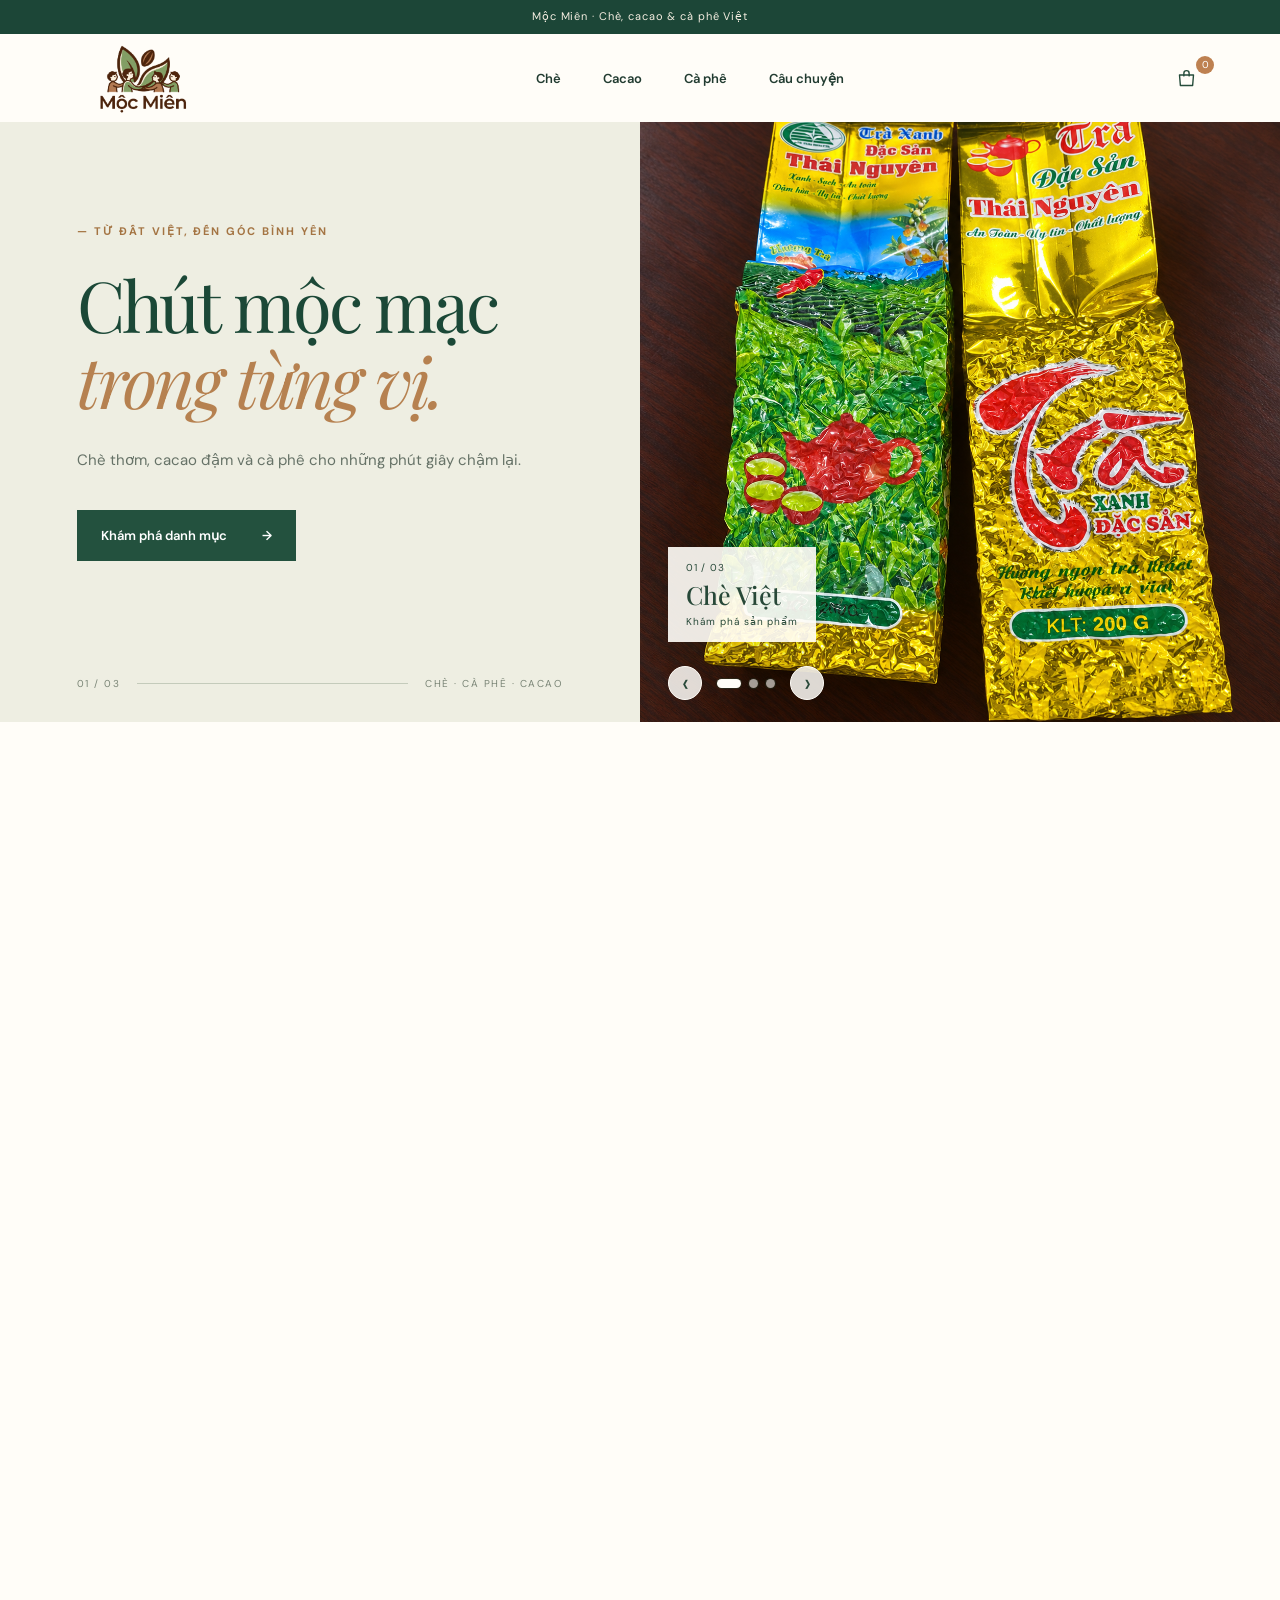
==== index.html @ 5e520d6f "chore: refresh cleaned header and footer on index.html" ====
﻿<!doctype html>
<html lang="vi"><head><meta charset="utf-8"><meta name="viewport" content="width=device-width, initial-scale=1"><meta name="theme-color" content="#1d4434"><meta name="description" content="Khám phá chè, cacao Đắk Lắk và cà phê Gia Lai tại Mộc Miên. Xem sản phẩm và giá theo khối lượng."><title>Mộc Miên — Chè, Cacao &amp; Cà phê</title><link rel="icon" href="./moc-mien-logo.png" type="image/png"><link rel="preconnect" href="https://fonts.googleapis.com"><link rel="preconnect" href="https://fonts.gstatic.com" crossorigin><link href="https://fonts.googleapis.com/css2?family=DM+Sans:wght@400;500;600;700&family=Playfair+Display:ital,wght@0,400;0,500;0,600;1,400;1,500&display=swap" rel="stylesheet"><link rel="preload" as="image" href="./products/che-thai-nguyen-photo-demo.png" fetchpriority="high"><link rel="stylesheet" href="./style.css?v=ui-2"><link rel="stylesheet" href="./catalog.css?v=ui-2"><script src="./config.js?v=2" defer></script><script src="./checkout.js?v=3" defer></script><script src="./script.js?v=ui-2" defer></script></head><body data-page="home"><div id="app"></div></body></html>
---- style.css ----
:root{font-family:'DM Sans',Arial,sans-serif;color:#213b30;background:#f9f7f0}*{box-sizing:border-box}html{scroll-behavior:smooth}body{margin:0}button,a{cursor:pointer}a{text-decoration:none;color:inherit}button{font:inherit}.announcement{height:34px;background:#1c4637;color:#f5eee1;text-align:center;font-size:11px;letter-spacing:.08em;padding:9px 10px}.announcement span{margin:0 20px;color:#d4ad6c}.header{height:88px;padding:0 max(6vw,24px);display:flex;align-items:center;justify-content:space-between;background:#fffdf8;position:relative;z-index:5}.brand{display:inline-flex;align-items:center;gap:10px;font-family:'Playfair Display',serif;font-size:29px;font-weight:600;letter-spacing:-.05em}.brand-mark{width:38px;height:38px;border:1px solid #2d5b43;border-radius:50%;display:grid;place-items:center}.brand-dot{color:#c1864b}.nav{display:flex;gap:42px;font-size:13px;font-weight:600}.nav a:hover,.text-link:hover{color:#a9753f}.icon-button{background:none;border:0;color:#254c3b;display:grid;place-items:center}.cart-trigger{position:relative}.cart-count{position:absolute;top:-11px;right:-11px;background:#be8151;color:white;border-radius:50%;font-size:10px;width:18px;height:18px;display:grid;place-items:center}.mobile-menu{display:none}.hero{display:grid;grid-template-columns:1fr 1fr;min-height:600px;background:#eeeee2}.hero-copy{padding:clamp(70px,8vw,125px) 6vw 32px max(6vw,32px);display:flex;flex-direction:column;align-items:flex-start}.eyebrow{font-size:11px;font-weight:700;letter-spacing:.18em;color:#a47443}.hero h1,.section-heading h2,.story h2{font-family:'Playfair Display',serif;font-weight:400;letter-spacing:-.045em}.hero h1{font-size:clamp(54px,5.5vw,88px);line-height:1.08;margin:28px 0;color:#1b4837}.hero h1 em,.section-heading h2 em,.story h2 em{color:#b68150;font-weight:400}.hero-copy>p{max-width:455px;font-size:15px;line-height:1.9;color:#667267;margin:0 0 35px}.primary-link{display:flex;align-items:center;gap:35px;background:#23513e;color:white;padding:17px 24px;font-size:13px;font-weight:600}.primary-link:hover{background:#17392c}.hero-foot{display:flex;align-items:center;gap:17px;margin-top:auto;padding-top:60px;width:100%;font-size:10px;letter-spacing:.15em;color:#7a8576}.hero-foot div{height:1px;flex:1;background:#c4cbbb}.hero-art{position:relative;overflow:hidden;background:#d9dfc5;display:grid;place-items:center}.hero-art:before{content:'';position:absolute;width:60%;height:74%;border-radius:50%;background:#c4d0ac}.hero-art img{position:relative;width:min(54%,390px);height:520px;object-fit:contain;transform:rotate(-6deg);filter:drop-shadow(22px 28px 20px #49634455)}.hero-orbit{position:absolute;border:1px solid #94ab86;border-radius:50%}.orbit-one{width:650px;height:650px;top:-130px;right:-200px}.orbit-two{width:430px;height:430px;bottom:-220px;left:-200px}.hero-art-label{position:absolute;top:75px;right:50px;font-size:11px;letter-spacing:.22em;line-height:1.5;color:#40624d}.floating-note{position:absolute;bottom:55px;left:40px;background:#fffdf2;padding:16px 23px;font-family:'Playfair Display',serif;font-style:italic;font-size:16px;box-shadow:0 15px 30px #35503a25}.promise{display:grid;grid-template-columns:repeat(3,1fr);padding:36px max(6vw,24px);background:#fffdf8;border-bottom:1px solid #e8e9df}.promise>div{display:grid;grid-template-columns:47px 1fr;grid-template-rows:20px 20px;align-items:center;padding:0 20%;border-right:1px solid #e3e5da}.promise>div:last-child{border:0}.promise div>span{grid-row:span 2;font-size:29px;color:#a87542}.promise strong{font-size:13px}.promise small{font-size:11px;color:#8b948b}.collection{padding:100px max(6vw,24px) 88px;background:#fffdf8}.section-heading{display:flex;align-items:end;justify-content:space-between;margin-bottom:36px}.section-heading h2,.story h2{font-size:clamp(42px,4vw,60px);line-height:1.15;margin:14px 0 0}.section-heading p{max-width:240px;color:#869084;font-size:13px;line-height:1.7}.product-grid{display:grid;grid-template-columns:repeat(4,1fr);gap:20px}.product-image{height:clamp(230px,27vw,365px);position:relative;display:grid;place-items:center;overflow:hidden}.tone-0{background:#e9ecdf}.tone-1{background:#f0e8d6}.tone-2{background:#eee3d6}.tone-3{background:#e4e6d8}.product-image img{height:90%;width:80%;object-fit:contain;transition:transform .25s}.product:hover img{transform:scale(1.04)}.product-image button{position:absolute;right:15px;bottom:15px;background:#fffdf8;border:0;border-radius:50%;height:38px;width:38px;color:#2a543d;font-size:25px;line-height:1}.product-meta{display:flex;justify-content:space-between;font-size:9px;letter-spacing:.14em;color:#ae8a66;margin-top:22px}.product h3{font-family:'Playfair Display',serif;font-size:22px;font-weight:500;margin:9px 0}.product-bottom{display:flex;justify-content:space-between;gap:5px;font-size:12px;color:#829083}.product-bottom strong{color:#2b4c39;font-size:14px}.sample-note{font-size:11px;color:#93998e;margin:35px 0 0}.story{display:grid;grid-template-columns:1fr 1fr;min-height:480px;background:#e8e8d8}.story-art{position:relative;overflow:hidden;background:#c3cfb3;min-height:480px}.story-sun{position:absolute;width:280px;height:280px;border-radius:50%;background:#e9d9a7;top:60px;left:35%}.story-hill{position:absolute;width:110%;height:320px;border-radius:50% 50% 0 0}.hill-one{background:#8fa786;bottom:-170px;left:-25%;transform:rotate(-12deg)}.hill-two{background:#627e65;bottom:-190px;right:-25%;transform:rotate(12deg)}.story-word{position:absolute;top:47%;left:50%;transform:translate(-50%,-50%);font-family:'Playfair Display',serif;font-size:clamp(70px,9vw,150px);color:#fff8e8;white-space:nowrap;opacity:.9}.story-copy{padding:90px 9vw 75px 7vw}.story-copy p{font-size:15px;line-height:1.9;color:#667366;max-width:470px;margin:28px 0}.text-link{display:inline-flex;align-items:center;gap:22px;border-bottom:1px solid #214c39;padding-bottom:8px;font-size:13px;font-weight:600}footer{background:#1d4434;color:#f2eee2;padding:64px max(6vw,24px) 24px;display:grid;grid-template-columns:minmax(0,2fr) minmax(180px,1fr);gap:48px}footer>div{display:flex;flex-direction:column;align-items:flex-start;gap:12px}footer .brand{font-size:28px}footer .brand-mark{border-color:#d9e0ce}footer p,footer span,footer a:not(.brand){font-size:13px;color:#bccdbd}footer strong{font-size:12px;letter-spacing:.12em;text-transform:uppercase;margin-bottom:8px}footer small{grid-column:1/-1;border-top:1px solid #55715d;padding-top:22px;margin-top:30px;font-size:11px;color:#a5b7a6}.drawer-overlay{position:fixed;inset:0;background:#142c22aa;z-index:20;display:flex;justify-content:flex-end}.drawer{width:min(430px,100%);height:100%;background:#fffdf8;padding:30px;display:flex;flex-direction:column}.drawer-head{display:flex;justify-content:space-between;align-items:center;border-bottom:1px solid #e2e6dc;padding-bottom:20px}.drawer h2{font-family:'Playfair Display',serif;font-size:28px;font-weight:500;margin:0}.drawer h2 span{font:13px 'DM Sans',sans-serif;color:#899487}.cart-items{overflow:auto;flex:1}.cart-item{display:flex;gap:15px;padding:20px 0;border-bottom:1px solid #e3e7de}.cart-item img{width:77px;height:85px;object-fit:contain;background:#e9ecdf}.cart-item div{display:flex;flex-direction:column;gap:8px}.cart-item strong{font-size:14px}.cart-item span{font-size:13px}.cart-item button{align-self:flex-start;border:0;background:none;padding:0;text-decoration:underline;color:#9c6e49;font-size:12px}.cart-total{display:flex;justify-content:space-between;border-top:1px solid #d9dfd3;padding:20px 0}.cart-disclaimer,.empty-cart{font-size:13px;line-height:1.6;color:#7b887b}.empty-cart{margin-top:40px}
@media(max-width:900px){.promise>div{padding:0 8%}.product-grid{grid-template-columns:repeat(2,1fr)}.product-image{height:330px}.hero-art img{height:440px}.story-copy{padding:70px 6vw}}
@media(max-width:650px){.announcement{font-size:9px}.announcement span{margin:0 5px}.header{height:70px}.brand{font-size:25px}.mobile-menu{display:grid}.nav{display:none;position:absolute;top:70px;left:0;right:0;background:#fffdf8;padding:25px;box-shadow:0 12px 22px #1c453620;flex-direction:column;gap:20px}.nav-open{display:flex}.hero{grid-template-columns:1fr}.hero-copy{padding:65px 7vw 20px;min-height:460px}.hero h1{font-size:57px}.hero-art{height:380px}.hero-art img{height:380px}.hero-art-label{top:30px;right:22px}.floating-note{bottom:20px;left:20px}.promise{padding:24px 5vw;grid-template-columns:1fr;gap:18px}.promise>div{padding:0;border:0}.collection{padding:70px 5vw}.section-heading{display:block}.section-heading p{max-width:100%}.product-grid{gap:15px}.product-image{height:235px}.product h3{font-size:18px}.product-bottom{display:block}.product-bottom strong{display:block;margin-top:7px}.story{grid-template-columns:1fr}.story-art{min-height:330px}.story-copy{padding:60px 7vw}footer{grid-template-columns:1fr;gap:28px}footer>div:first-child{grid-column:auto}}

[hidden]{display:none!important}


.brand-logo{display:block;width:auto;height:72px;max-width:160px;object-fit:contain}footer .brand-logo{height:90px;max-width:180px}@media(max-width:650px){.brand-logo{height:56px;max-width:120px}footer .brand-logo{height:80px;max-width:160px}}

footer .brand{background:#f9f7f0;padding:7px 14px;border-radius:3px}.story-word{font-size:clamp(55px,7vw,115px)}


/* Story carousel + image-loading performance */
.collection-landing,.story-shell{content-visibility:auto;contain-intrinsic-size:780px}
.hero-slide img[data-src],.story-media img[data-src]{opacity:0}
.hero-slide img,.story-media img{transition:opacity .28s ease,transform .3s ease}

.story-shell{padding:92px max(6vw,24px) 74px;background:#f5f1e7}
.story-heading{display:flex;align-items:end;justify-content:space-between;gap:40px;margin-bottom:34px}
.story-heading h2{font-family:'Playfair Display',serif;font-size:clamp(42px,4vw,60px);font-weight:400;letter-spacing:-.045em;line-height:1.15;margin:14px 0 0}
.story-heading h2 em{font-weight:400;color:#b68150}
.story-heading>p{max-width:420px;margin:0;color:#6f796e;font-size:13px;line-height:1.75}
.story-slider{position:relative;overflow:hidden;background:#fffdf8;border:1px solid #dedfd5;min-height:560px}
.story-panel{display:none;grid-template-columns:minmax(0,1.02fr) minmax(420px,.98fr);min-height:560px}
.story-panel.is-active{display:grid}
.story-media{position:relative;min-height:560px;overflow:hidden;background:#dfe5d6}
.story-media:after{content:'';position:absolute;inset:0;background:linear-gradient(180deg,transparent 58%,#17382a88)}
.story-media img{ position: relative;
  position: absolute;
  inset: 0;
  width: 100%;
  height: 100%;
  object-fit: cover;
  object-position: center;}
.story-number{position:absolute;z-index:2;left:24px;bottom:24px;padding:9px 12px;background:#fffdf8e8;color:#274838;font-size:10px;font-weight:700;letter-spacing:.12em}
.story-panel .story-copy{padding:64px clamp(38px,5vw,76px) 86px;display:flex;flex-direction:column;justify-content:flex-start;max-height: 700px;overflow-y: auto;min-height: 0;}
.story-panel .story-copy h2{font-family:'Playfair Display',serif;font-size:clamp(39px,3.7vw,57px);font-weight:400;letter-spacing:-.045em;line-height:1.12;margin:16px 0 20px}
.story-panel .story-copy h2 em{font-weight:400;color:#b68150}
.story-panel .story-copy>p{max-width:590px;margin:0 0 24px;color:#667366;font-size:14px;line-height:1.85}
.story-benefits{list-style:none;margin:0 0 28px;padding:0;display:grid;grid-template-columns:repeat(3,minmax(0,1fr));gap:10px}
.story-benefits li{min-width:0;padding:14px 13px;background:#f1f2e8;border-top:2px solid #829478}
.story-benefits strong{display:block;color:#254c3b;font-size:11px;line-height:1.35;margin-bottom:6px}
.story-benefits span{display:block;color:#798476;font-size:10px;line-height:1.55}
.story-controls{position:absolute;z-index:4;right:28px;bottom:24px;display:flex;align-items:center;gap:11px}
.story-arrow{width:34px;height:34px;border:1px solid #bfc9bb;border-radius:50%;background:#fffdf8;color:#274838;font-size:24px;line-height:1;display:grid;place-items:center}
.story-arrow:hover,.story-arrow:focus-visible{background:#e8eee7}
.story-dots{display:flex;align-items:center;gap:7px}
.story-dot{width:8px;height:8px;padding:0;border:0;border-radius:50%;background:#a7b1a4}
.story-dot.is-active{width:24px;border-radius:8px;background:#27503d}
.story-dot:focus-visible,.story-arrow:focus-visible{outline:3px solid #b68150;outline-offset:3px}
.story-health-note{margin:14px 0 0;color:#8b9186;font-size:10px;line-height:1.5}
@media(max-width:1050px){
  .story-panel{grid-template-columns:1fr 1fr}
  .story-benefits{grid-template-columns:1fr}
  .story-panel .story-copy{padding:48px 38px 84px}
}
@media(max-width:760px){
  .story-shell{padding:68px 5vw 54px}
  .story-heading{display:block}
  .story-heading>p{max-width:none;margin-top:16px}
  .story-slider,.story-panel{min-height:0}
  .story-panel.is-active{grid-template-columns:1fr}
  .story-media{min-height:310px}
  .story-panel .story-copy{padding:40px 6vw 82px}
  .story-panel .story-copy h2{font-size:40px}
  .story-benefits{gap:8px}
  .story-controls{right:18px;bottom:18px}
}
@media(prefers-reduced-motion:reduce){
  .hero-slide img,.story-media img{transition:none}
}
---- catalog.css ----
.nav a[aria-current="page"]{color:#a9753f;border-bottom:1px solid currentColor;padding-bottom:5px}
.hero-art{min-height:600px;background:#d9dfc5;display:block}
.hero-art::before{display:none}
.hero-slides,.hero-slide{position:absolute;inset:0}
.hero-slide{opacity:0;visibility:hidden;pointer-events:none;transition:opacity .65s ease,visibility .65s ease}
.hero-slide.is-active{opacity:1;visibility:visible;pointer-events:auto}
.hero-art .hero-slide img{display:block;width:100%;height:100%;object-fit:cover;transform:none;filter:none}
.hero-art .cacao-hero-pair{display:grid;grid-template-columns:1fr 1fr;width:100%;height:100%}
.hero-art .cacao-hero-pair img{width:100%;height:100%;object-fit:cover}
.hero-slide-caption{position:absolute;left:28px;bottom:80px;z-index:2;display:flex;flex-direction:column;gap:4px;padding:14px 18px;background:#fffdf8e8;color:#274838;box-shadow:0 8px 28px #1e392720;pointer-events:none}
.hero-slide-caption span{font-size:10px;letter-spacing:.08em}
.hero-slide-caption strong{font-family:'Playfair Display',serif;font-size:25px;font-weight:500}
.hero-slide-controls{position:absolute;left:28px;right:28px;bottom:22px;z-index:2;display:flex;align-items:center;gap:15px}
.hero-arrow{width:34px;height:34px;border:1px solid #fffdf8;background:#fffdf8d9;color:#274838;border-radius:50%;font-size:26px;line-height:1;display:grid;place-items:center}
.hero-arrow:hover,.hero-arrow:focus-visible{background:#fffdf8}
.hero-dots{display:flex;align-items:center;gap:8px}
.hero-dot{width:9px;height:9px;padding:0;border:0;border-radius:50%;background:#fffdf899;box-shadow:0 0 0 1px #29463255}
.hero-dot.is-active{width:24px;border-radius:8px;background:#fffdf8}
.hero-dot:focus-visible,.hero-arrow:focus-visible,.hero-slide:focus-visible{outline:3px solid #b68150;outline-offset:3px}
@media(max-width:650px){.hero-art{min-height:380px}.hero-slide-caption{left:16px;bottom:72px;padding:10px 13px}.hero-slide-caption strong{font-size:21px}.hero-slide-controls{left:16px;right:16px;bottom:18px}}
@media(prefers-reduced-motion:reduce){.hero-slide{transition:none}}
.collection-landing{padding-top:90px}
.category-grid{display:grid;grid-template-columns:repeat(3,minmax(0,1fr));gap:20px}
.category-tile{display:block;min-width:0;background:#ecede1;transition:transform .25s ease}
.category-tile:hover{transform:translateY(-4px)}
.cacao-tile{background:#eae0d2}
.cacao-region-pair{height:390px;display:grid;grid-template-columns:1fr 1fr;overflow:hidden}
.cacao-region-pair a{position:relative;min-width:0;overflow:hidden;background:#eae0d2}
.cacao-region-pair a+a{border-left:3px solid #fffdf8}
.cacao-region-pair img{width:100%;height:100%;object-fit:cover;transition:transform .3s ease}
.cacao-region-pair span{position:absolute;left:8px;right:8px;bottom:12px;padding:8px 4px;background:#fffdf8e8;color:#294a38;text-align:center;font-size:11px;font-weight:700;letter-spacing:.08em}
.cacao-region-pair a:hover img{transform:scale(1.04)}
.cacao-region-pair a:focus-visible,.category-more:focus-visible{outline:3px solid #b68150;outline-offset:-3px}
.cacao-tile .category-copy h3 a:hover,.category-more:hover{color:#a9753f}
.category-more{position:absolute;right:28px;bottom:29px;font-size:23px}
.coffee-tile{background:#e7dfd2}
.category-art{height:390px;display:grid;place-items:center;overflow:hidden}
.category-art img{width:min(70%,360px);height:95%;object-fit:contain;transition:transform .3s ease}
.category-art img[src$="-photo-demo.png"]{width:100%;height:100%;object-fit:cover}
.story-art{background:#48613d url('./products/coffee-cherries-story-demo.png') center/cover no-repeat}
.story-art .story-sun,.story-art .story-hill{display:none}
.story-art .story-word{text-shadow:0 2px 20px #1f3827aa}
.category-tile:hover img{transform:scale(1.04)}
.category-copy{position:relative;background:#f9f7f0;padding:25px 28px 30px;border:1px solid #e7e6dc;border-top:0}
.category-copy>span,.catalog-meta,.catalog-tools,.catalog-index{font-size:11px;letter-spacing:.12em;text-transform:uppercase;color:#8a907f}
.category-copy h3{font-family:'Playfair Display',serif;font-size:48px;font-weight:400;margin:8px 0}
.category-copy p{margin:0;color:#68766a;font-size:14px}
.category-copy b{position:absolute;right:28px;bottom:29px;font-size:23px;font-weight:400}
.catalog-hero {
  min-height: 290px;
  padding: 70px max(6vw, 24px) 48px;
  display: flex;
  align-items: end;
  justify-content: space-between;
  background-size: cover;
  background-position: center;
  background-repeat: no-repeat;
}

.catalog-hero:not(.cacao-heading):not(.coffee-heading) {
  background-image:
    linear-gradient(
      rgba(249, 247, 240, 0.6),
      rgba(249, 247, 240, 0.5)
    ),
    url("./products/anhdoiche.png");
}

.catalog-hero.cacao-heading {
  background-image:
    linear-gradient(
      rgba(249, 247, 240, 0.5),
      rgba(249, 247, 240, 0.5)
    ),
    url("./products/anhcacaocay.jpg");

  background-size: cover;
  background-position: center;
  background-repeat: no-repeat;
}

.catalog-hero.coffee-heading {
  background-image:
    linear-gradient(
      rgba(249, 247, 240, 0.6),
      rgba(249, 247, 240, 0.6)
    ),
    url("./products/anhcaphecay.jpg");

  background-size: cover;
  background-position: center;
  background-repeat: no-repeat;
}


.coffee-tone{background:#e9e0d3}
.catalog-hero h1{font-family:'Playfair Display',serif;font-size:clamp(72px,8vw,120px);font-weight:400;letter-spacing:-.055em;line-height:1;margin:20px 0 12px}
.catalog-hero p{max-width:620px;color:#6e796d;font-size:15px;line-height:1.7;margin:0}
.catalog-section{background:#fffdf8;padding:34px max(6vw,24px) 100px}
.catalog-tools{display:flex;justify-content:space-between;align-items:center;padding-bottom:26px;border-bottom:1px solid #e0e3da}
.catalog-tools nav{display:flex;gap:24px}
.catalog-tools a{padding-bottom:4px}
.catalog-tools a[aria-current="page"]{color:#234b3a;border-bottom:1px solid #234b3a}
.catalog-grid{display:grid;grid-template-columns:repeat(3,minmax(0,1fr));gap:22px;margin-top:30px}
.catalog-grid:has(> :only-child){grid-template-columns:minmax(0,440px)}
.catalog-image{height:clamp(300px,35vw,480px);display:grid;place-items:center;overflow:hidden}
.catalog-image img{width:100%;height:100%;object-fit: cover;object-position: center;display: block;transition:transform .3s ease}
.catalog-image img[src$="-photo-demo.png"]{width:100%;height:100%;object-fit:cover}
.catalog-card:hover img{transform:scale(1.04)}
.catalog-meta{display:flex;justify-content:space-between;gap:8px;margin-top:17px;font-size:10px}
.catalog-card h2{font-family:'Playfair Display',serif;font-size:26px;font-weight:500;letter-spacing:-.025em;margin:12px 0 6px}
.catalog-card p{font-size:13px;color:#6d776b;margin:0;display:flex;justify-content:space-between}
.breadcrumbs{display:flex;flex-wrap:wrap;gap:10px;padding:24px max(6vw,24px);background:#fffdf8;font-size:12px;color:#899085}
.breadcrumbs a:hover{color:#23513e}
.detail-layout{display:grid;grid-template-columns:minmax(0,1.12fr) minmax(360px,.88fr);background:#fffdf8;min-height:690px}
.detail-visual{background:#e9ecdf;display:grid;place-items:center;min-height:650px;overflow:hidden}
.detail-visual img{height:min(82%,700px);max-height:640px;width:75%;object-fit:contain}
.detail-visual img[src$="-photo-demo.png"]{width:100%;height:100%;max-height:none;object-fit:cover}
.detail-visual:has(.photo-disclosure){position:relative}
.photo-disclosure{position:absolute;left:20px;right:20px;bottom:20px;padding:10px 14px;background:#fffdf8e8;color:#34503d;font-size:11px;line-height:1.4;text-align:center}
.detail-info{padding:clamp(42px,5vw,76px) max(5vw,34px) 64px;max-width:700px;width:100%;margin:auto}
.detail-info h1{font-family:'Playfair Display',serif;font-weight:400;font-size:clamp(44px,4.3vw,66px);letter-spacing:-.045em;line-height:1.1;margin:18px 0 16px}
.detail-subtitle{font-size:14px;color:#6f7b6d;margin:0 0 35px}
.detail-price{font-size:16px;font-weight:600;margin:0 0 30px}
.detail-divider{height:1px;background:#dfe4da;margin-bottom:26px}
.variant-block{background:#f5f3ea;border:1px solid #e2e3d9;padding:22px 22px 20px;margin-bottom:14px}
.variant-heading{display:flex;align-items:flex-end;justify-content:space-between;gap:18px;margin-bottom:8px}
.variant-heading>div{display:grid;gap:5px}
.variant-heading strong{font-family:'Playfair Display',serif;font-size:22px;font-weight:500;color:#234b3a}
.variant-heading>span{flex:none;color:#6f7c70;font-size:12px;font-weight:600}
.variant-kicker{font-size:9px;font-weight:700;letter-spacing:.16em;color:#a47443}
.variant-help{margin:0 0 16px;color:#7a8579;font-size:11px;line-height:1.55}
.variant-options{display:grid;grid-template-columns:repeat(3,1fr);gap:10px;margin-bottom:0}
.variant-options button{position:relative;background:#fffdf8;border:1px solid #cbd4c8;color:#294a38;padding:15px 8px;min-height:74px;font-weight:700;font-size:15px;transition:background .18s ease,border-color .18s ease,transform .18s ease}
.variant-options button small{display:block;margin-top:5px;color:#7d8b7e;font-size:11px;font-weight:400}
.variant-options button:hover{border-color:#6f8978;transform:translateY(-1px)}
.variant-options button[aria-pressed="true"]{border-color:#214d39;background:#e7eee7;box-shadow:inset 0 0 0 1px #214d39}
.variant-options button[aria-pressed="true"]::after{content:'✓';position:absolute;top:7px;right:9px;font-size:11px;color:#214d39}
.variant-options button:focus-visible,.detail-add:focus-visible,.catalog-card a:focus-visible,.category-tile:focus-visible{outline:3px solid #b68150;outline-offset:3px}
.detail-add{background:#214d39;border:0;color:#fff;width:100%;min-height:58px;font-size:14px;font-weight:700;letter-spacing:.01em;transition:background .18s ease,transform .18s ease}
.detail-add:hover:not(:disabled){background:#17382a;transform:translateY(-1px)}
.detail-add:disabled{background:#9aa99e;color:#f5f7f3;cursor:not-allowed}
.detail-note{color:#859185;font-size:12px;line-height:1.6;margin:15px 0 30px}
.detail-facts{border-top:1px solid #dfe4da}
.detail-facts details{border-bottom:1px solid #dfe4da;padding:17px 0}
.detail-facts summary{cursor:pointer;font-size:13px;font-weight:600}
.detail-facts p{color:#718071;font-size:13px;line-height:1.7;margin:14px 0 0}
.detail-more{display:flex;justify-content:space-between;align-items:end;gap:20px;padding:75px max(6vw,24px);background:#eeeee2}
.detail-more h2{font-family:'Playfair Display',serif;font-size:42px;font-weight:400;margin:12px 0 0}
.missing-product{padding:100px max(6vw,24px);min-height:400px}
.missing-product h1{font-family:'Playfair Display',serif;font-size:46px;font-weight:400}
@media(max-width:900px){.nav{gap:22px}.category-grid{grid-template-columns:repeat(2,minmax(0,1fr))}.category-art{height:320px}.catalog-grid{grid-template-columns:repeat(2,minmax(0,1fr))}.detail-layout{grid-template-columns:1fr 1fr}.detail-visual{min-height:580px}.detail-info{padding:45px 5vw}}
@media(max-width:650px){.category-grid{grid-template-columns:1fr}.category-art,.cacao-region-pair{height:320px}.category-copy h3{font-size:39px}.catalog-hero{min-height:240px;padding:55px 5vw 35px}.catalog-hero h1{font-size:72px}.catalog-index{display:none}.catalog-section{padding:24px 5vw 70px}.catalog-tools,.catalog-tools nav{flex-wrap:wrap;gap:14px}.catalog-grid{grid-template-columns:1fr;gap:24px}.catalog-image{height:320px}.catalog-card h2{font-size:22px}.catalog-meta{font-size:9px}.catalog-meta span:last-child{display:none}.breadcrumbs{padding:18px 5vw}.detail-layout{grid-template-columns:1fr}.detail-visual{min-height:400px;height:420px}.detail-visual img{max-height:370px}.detail-info{padding:38px 5vw 58px}.detail-info h1{font-size:45px}.variant-block{padding:18px 14px}.variant-heading{align-items:flex-start}.variant-heading strong{font-size:20px}.variant-options{grid-template-columns:1fr}.variant-options button{min-height:62px;text-align:left;padding:13px 16px}.variant-options button small{display:inline;margin-left:8px}.detail-add{min-height:56px}.detail-more{display:block;padding:55px 6vw}.detail-more h2{font-size:35px;margin-bottom:25px}}
@media(max-width:390px){.catalog-grid{grid-template-columns:1fr}.catalog-image{height:320px}}
.drawer{width:min(500px,100%);overflow-y:auto}
.cart-items{flex:none;overflow:visible}
.cart-item{align-items:flex-start}
.cart-item img{width:72px;height:82px;flex:none;object-fit:cover}
.cart-item .cart-item-info{flex:1;min-width:0}
.cart-item .quantity-control{display:flex;flex-direction:row;align-items:center;gap:0;width:max-content;border:1px solid #cbd4c8}
.cart-item .quantity-control button{width:30px;height:30px;display:grid;place-items:center;color:#214d39;text-decoration:none;font-size:18px}
.cart-item .quantity-control span{min-width:26px;text-align:center}
.cart-item .remove-item{font-size:12px}
.cart-line-total{white-space:nowrap;font-size:13px}
.cart-checkout{border-top:1px solid #dfe4da;margin-top:12px;padding-top:20px}
.cart-summary{display:grid;grid-template-columns:minmax(0,1fr) auto;gap:10px 12px;align-items:center;font-size:14px;margin-bottom:24px}
.cart-summary strong{text-align:right}
.cart-checkout h3{font-family:'Playfair Display',serif;font-size:25px;font-weight:500;margin:0 0 16px}
.cart-checkout form{display:grid;gap:13px}
.cart-checkout label{display:grid;gap:7px;font-size:12px;font-weight:600;color:#34503d}
.cart-checkout input,.cart-checkout textarea,.cart-checkout select{width:100%;border:1px solid #cbd4c8;border-radius:0;background:#fff;color:#213b30;padding:11px 12px;font:14px 'DM Sans',Arial,sans-serif}
.cart-checkout textarea{resize:vertical}
.checkout-hint,.order-handoff p{font-size:12px;line-height:1.6;color:#68766a;margin:0}
.tea-order-notice{background:#f7f0e5;color:#5e492f;padding:14px 16px;margin:14px 0}
.tea-order-notice a{color:#214d39;font-weight:700;text-decoration:underline}
.order-submit,.zalo-checkout-link{display:block;width:100%;border:0;background:#214d39;color:#fff;padding:14px 18px;text-align:center;font-size:13px;font-weight:700}
.order-submit:hover,.zalo-checkout-link:hover{background:#17382a}
.checkout-status{min-height:20px;color:#214d39;font-size:12px;line-height:1.5;margin:0}
.order-handoff{display:grid;gap:12px;background:#edf1e9;padding:16px}
.order-handoff button{justify-self:start;border:1px solid #214d39;background:#fff;color:#214d39;padding:9px 14px;font-size:12px;font-weight:600}
.order-handoff textarea{font-size:12px;line-height:1.6}
.sample-note a{text-decoration:underline;text-underline-offset:3px;color:#214d39}


/* Checkout / payment UI */
.payment-methods{border:0;padding:0;margin:2px 0 0;display:grid;gap:9px}
.payment-methods legend{font-size:12px;font-weight:700;color:#34503d;margin-bottom:4px}
.payment-option{display:flex!important;grid-template-columns:none!important;align-items:flex-start;gap:11px!important;border:1px solid #cbd4c8;padding:12px 13px;background:#fff;cursor:pointer}
.payment-option:has(input:checked){border-color:#214d39;background:#edf1e9}
.payment-option input{width:auto!important;margin:3px 0 0;accent-color:#214d39}
.payment-option span{display:grid;gap:3px}
.payment-option strong{font-size:13px;color:#213b30}
.payment-option small{font-size:11px;line-height:1.45;color:#6f7b6d;font-weight:400}
.payment-help{margin:0;padding:10px 12px;background:#f6f3e9;border-left:3px solid #a9753f;color:#68766a;font-size:11px;line-height:1.55}
.order-submit:disabled{opacity:.62;cursor:wait}
.order-result{display:grid;gap:5px;padding:12px 13px;background:#fffdf8;border:1px solid #cad4c8}
.order-result:empty{display:none}
.order-result strong{font-size:13px;color:#214d39}
.order-result span{font-size:11px;line-height:1.5;color:#68766a}
.cart-checkout input:focus,.cart-checkout textarea:focus,.cart-checkout select:focus,.payment-option:focus-within{outline:2px solid #b68150;outline-offset:2px}
@media(max-width:650px){.payment-option{padding:11px}.drawer{padding:22px 18px}}


/* Account / authentication UI */
.header-actions{display:flex;align-items:center;gap:20px}
.account-trigger{display:flex;align-items:center;gap:7px;min-height:42px;padding:0 4px}
.account-trigger span{font-size:12px;font-weight:600;max-width:120px;white-space:nowrap;overflow:hidden;text-overflow:ellipsis}
.account-trigger:hover,.account-trigger:focus-visible{color:#a9753f}
.auth-overlay{position:fixed;inset:0;z-index:50;background:#17382a99;display:grid;place-items:center;padding:22px}
.auth-dialog{position:relative;width:min(470px,100%);max-height:min(720px,calc(100vh - 44px));overflow:auto;background:#fffdf8;padding:42px 42px 34px;box-shadow:0 24px 70px #102d2260;color:#213b30}
.auth-close{position:absolute;top:16px;right:18px;border:0;background:none;color:#315342;font-size:30px;line-height:1}
.auth-dialog h2{font-family:'Playfair Display',serif;font-size:38px;line-height:1.12;font-weight:500;letter-spacing:-.035em;margin:14px 0 10px}
.auth-intro{font-size:13px;line-height:1.7;color:#6f7b6d;margin:0 0 24px}
.auth-tabs{display:grid;grid-template-columns:1fr 1fr;border-bottom:1px solid #d8dfd5;margin-bottom:23px}
.auth-tab{border:0;border-bottom:2px solid transparent;background:none;padding:12px 8px;color:#7a8679;font-size:13px;font-weight:700}
.auth-tab.is-active{border-color:#214d39;color:#214d39}
.auth-form{display:grid;gap:15px}
.auth-form label{display:grid;gap:7px;font-size:12px;font-weight:700;color:#34503d}
.auth-form input{width:100%;border:1px solid #cbd4c8;background:#fff;padding:12px 13px;color:#213b30;font:14px 'DM Sans',Arial,sans-serif}
.auth-form input:focus{outline:2px solid #b68150;outline-offset:2px}
.auth-primary,.auth-secondary{width:100%;border:0;padding:14px 18px;font-size:13px;font-weight:700}
.auth-primary{background:#214d39;color:#fff;margin-top:3px}
.auth-primary:hover{background:#17382a}
.auth-primary:disabled{opacity:.6;cursor:wait}
.auth-secondary{background:#f0eee4;color:#214d39;border:1px solid #cbd4c8}
.auth-member-card{display:flex;align-items:center;justify-content:space-between;gap:15px;background:#edf1e9;padding:15px 16px;margin:22px 0}
.auth-member-card span{font-size:11px;text-transform:uppercase;letter-spacing:.1em;color:#748173}
.auth-member-card strong{font-size:13px;color:#214d39}
.auth-status{min-height:20px;margin:18px 0 0;font-size:12px;line-height:1.5;color:#52665a}
.auth-status[data-kind="success"]{color:#214d39}
.auth-status[data-kind="error"]{color:#9b3f33}
@media(max-width:750px){.account-trigger span{display:none}.header-actions{gap:12px}}
@media(max-width:650px){.auth-overlay{padding:12px}.auth-dialog{padding:38px 22px 28px}.auth-dialog h2{font-size:32px}.header-actions{margin-left:auto}}
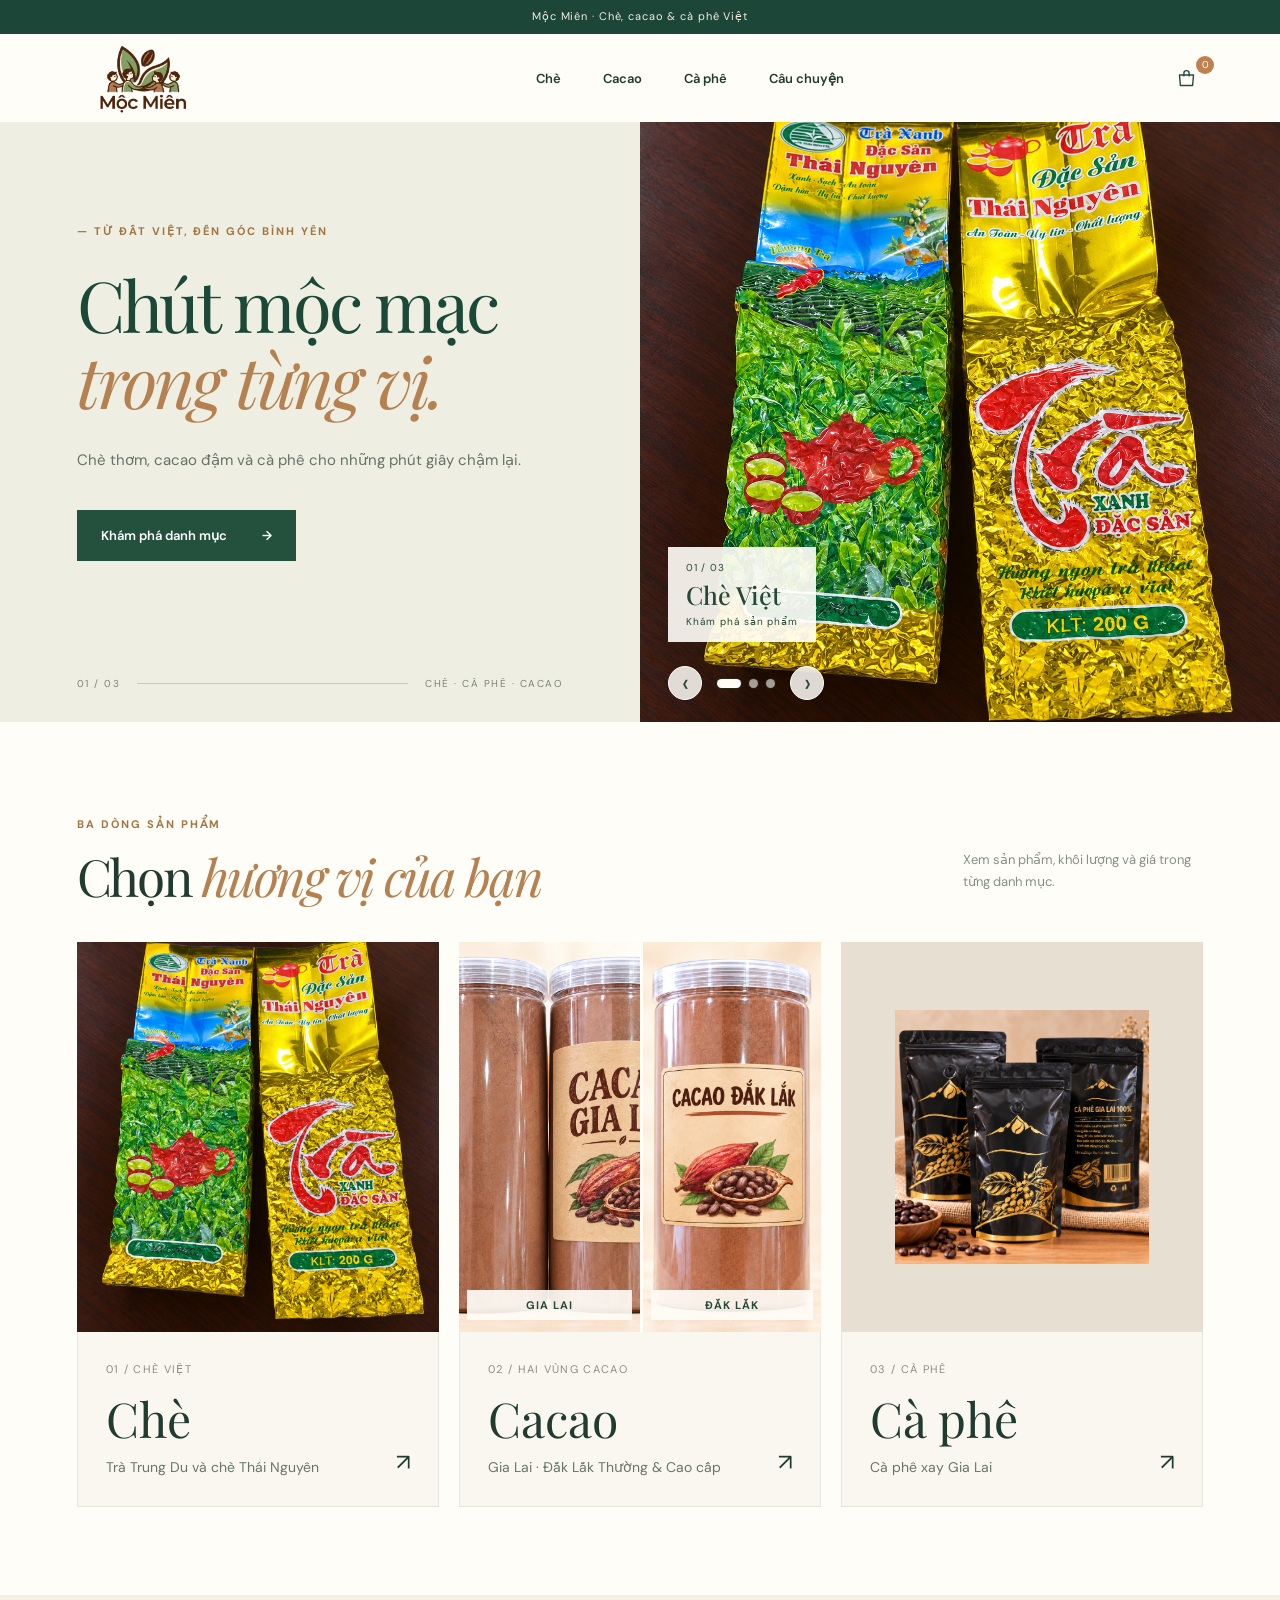
==== commit 323adc50: "chore: refresh cleaned header/footer on index.html" ====
--- a/index.html
+++ b/index.html
@@ -1,3 +1,3 @@
 ﻿<!doctype html>
-<html lang="vi"><head><meta charset="utf-8"><meta name="viewport" content="width=device-width, initial-scale=1"><meta name="theme-color" content="#1d4434"><meta name="description" content="Khám phá chè, cacao Đắk Lắk và cà phê Gia Lai tại Mộc Miên. Xem sản phẩm và giá theo khối lượng."><title>Mộc Miên — Chè, Cacao &amp; Cà phê</title><link rel="icon" href="./moc-mien-logo.png" type="image/png"><link rel="preconnect" href="https://fonts.googleapis.com"><link rel="preconnect" href="https://fonts.gstatic.com" crossorigin><link href="https://fonts.googleapis.com/css2?family=DM+Sans:wght@400;500;600;700&family=Playfair+Display:ital,wght@0,400;0,500;0,600;1,400;1,500&display=swap" rel="stylesheet"><link rel="preload" as="image" href="./products/che-thai-nguyen-photo-demo.png" fetchpriority="high"><link rel="stylesheet" href="./style.css?v=ui-2"><link rel="stylesheet" href="./catalog.css?v=ui-2"><script src="./config.js?v=2" defer></script><script src="./checkout.js?v=3" defer></script><script src="./script.js?v=ui-2" defer></script></head><body data-page="home"><div id="app"></div></body></html>
+<html lang="vi"><head><meta charset="utf-8"><meta name="viewport" content="width=device-width, initial-scale=1"><meta name="theme-color" content="#1d4434"><meta name="description" content="Khám phá chè, cacao Đắk Lắk và cà phê Gia Lai tại Mộc Miên. Xem giá và đặt hàng qua Zalo."><title>Mộc Miên — Chè, Cacao &amp; Cà phê</title><link rel="icon" href="./moc-mien-logo.png" type="image/png"><link rel="preconnect" href="https://fonts.googleapis.com"><link rel="preconnect" href="https://fonts.gstatic.com" crossorigin><link href="https://fonts.googleapis.com/css2?family=DM+Sans:wght@400;500;600;700&family=Playfair+Display:ital,wght@0,400;0,500;0,600;1,400;1,500&display=swap" rel="stylesheet"><link rel="preload" as="image" href="./products/che-thai-nguyen-photo-demo.png" fetchpriority="high"><link rel="stylesheet" href="./style.css?v=story-2"><link rel="stylesheet" href="./catalog.css?v=tea-1"><script src="./config.js?v=2" defer></script><script src="./checkout.js?v=3" defer></script><script src="./script.js?v=remove-zalo-1" defer></script></head><body data-page="home"><div id="app"></div></body></html>
 
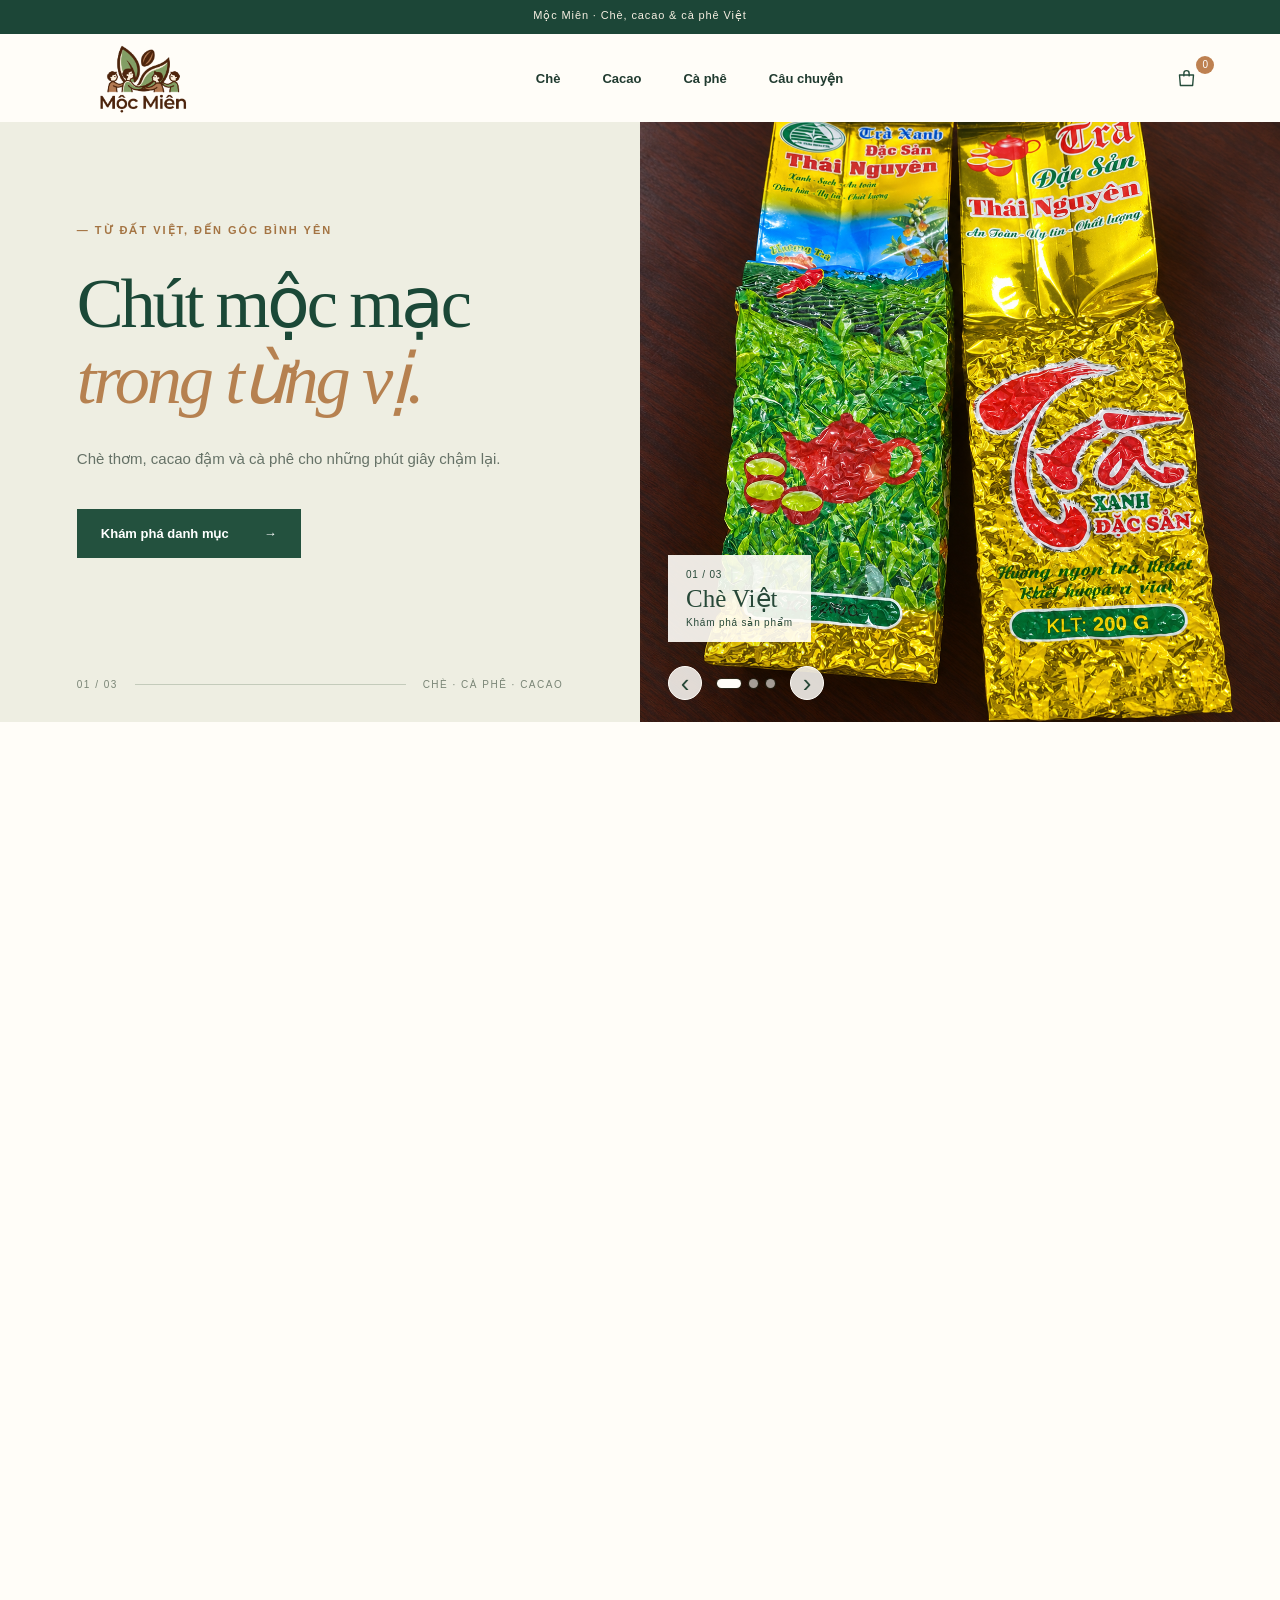
==== commit 4dc9db0a: "chore: refresh cleaned header/footer on index.html" ====
--- a/index.html
+++ b/index.html
@@ -1,3 +1,3 @@
 ﻿<!doctype html>
-<html lang="vi"><head><meta charset="utf-8"><meta name="viewport" content="width=device-width, initial-scale=1"><meta name="theme-color" content="#1d4434"><meta name="description" content="Khám phá chè, cacao Đắk Lắk và cà phê Gia Lai tại Mộc Miên. Xem giá và đặt hàng qua Zalo."><title>Mộc Miên — Chè, Cacao &amp; Cà phê</title><link rel="icon" href="./moc-mien-logo.png" type="image/png"><link rel="preconnect" href="https://fonts.googleapis.com"><link rel="preconnect" href="https://fonts.gstatic.com" crossorigin><link href="https://fonts.googleapis.com/css2?family=DM+Sans:wght@400;500;600;700&family=Playfair+Display:ital,wght@0,400;0,500;0,600;1,400;1,500&display=swap" rel="stylesheet"><link rel="preload" as="image" href="./products/che-thai-nguyen-photo-demo.png" fetchpriority="high"><link rel="stylesheet" href="./style.css?v=story-2"><link rel="stylesheet" href="./catalog.css?v=tea-1"><script src="./config.js?v=2" defer></script><script src="./checkout.js?v=3" defer></script><script src="./script.js?v=remove-zalo-1" defer></script></head><body data-page="home"><div id="app"></div></body></html>
+<html lang="vi"><head><meta charset="utf-8"><meta name="viewport" content="width=device-width, initial-scale=1"><meta name="theme-color" content="#1d4434"><meta name="description" content="Khám phá chè, cacao Đắk Lắk và cà phê Gia Lai tại Mộc Miên. Xem giá và đặt hàng qua Zalo."><title>Mộc Miên — Chè, Cacao &amp; Cà phê</title><link rel="icon" href="./moc-mien-logo.png" type="image/png"><link rel="stylesheet" href="./style.css"><link rel="stylesheet" href="./catalog.css"><script src="./checkout.js?v=1" defer></script><script src="./script.js?v=remove-zalo-1" defer></script></head><body data-page="home"><div id="app"></div></body></html>
 
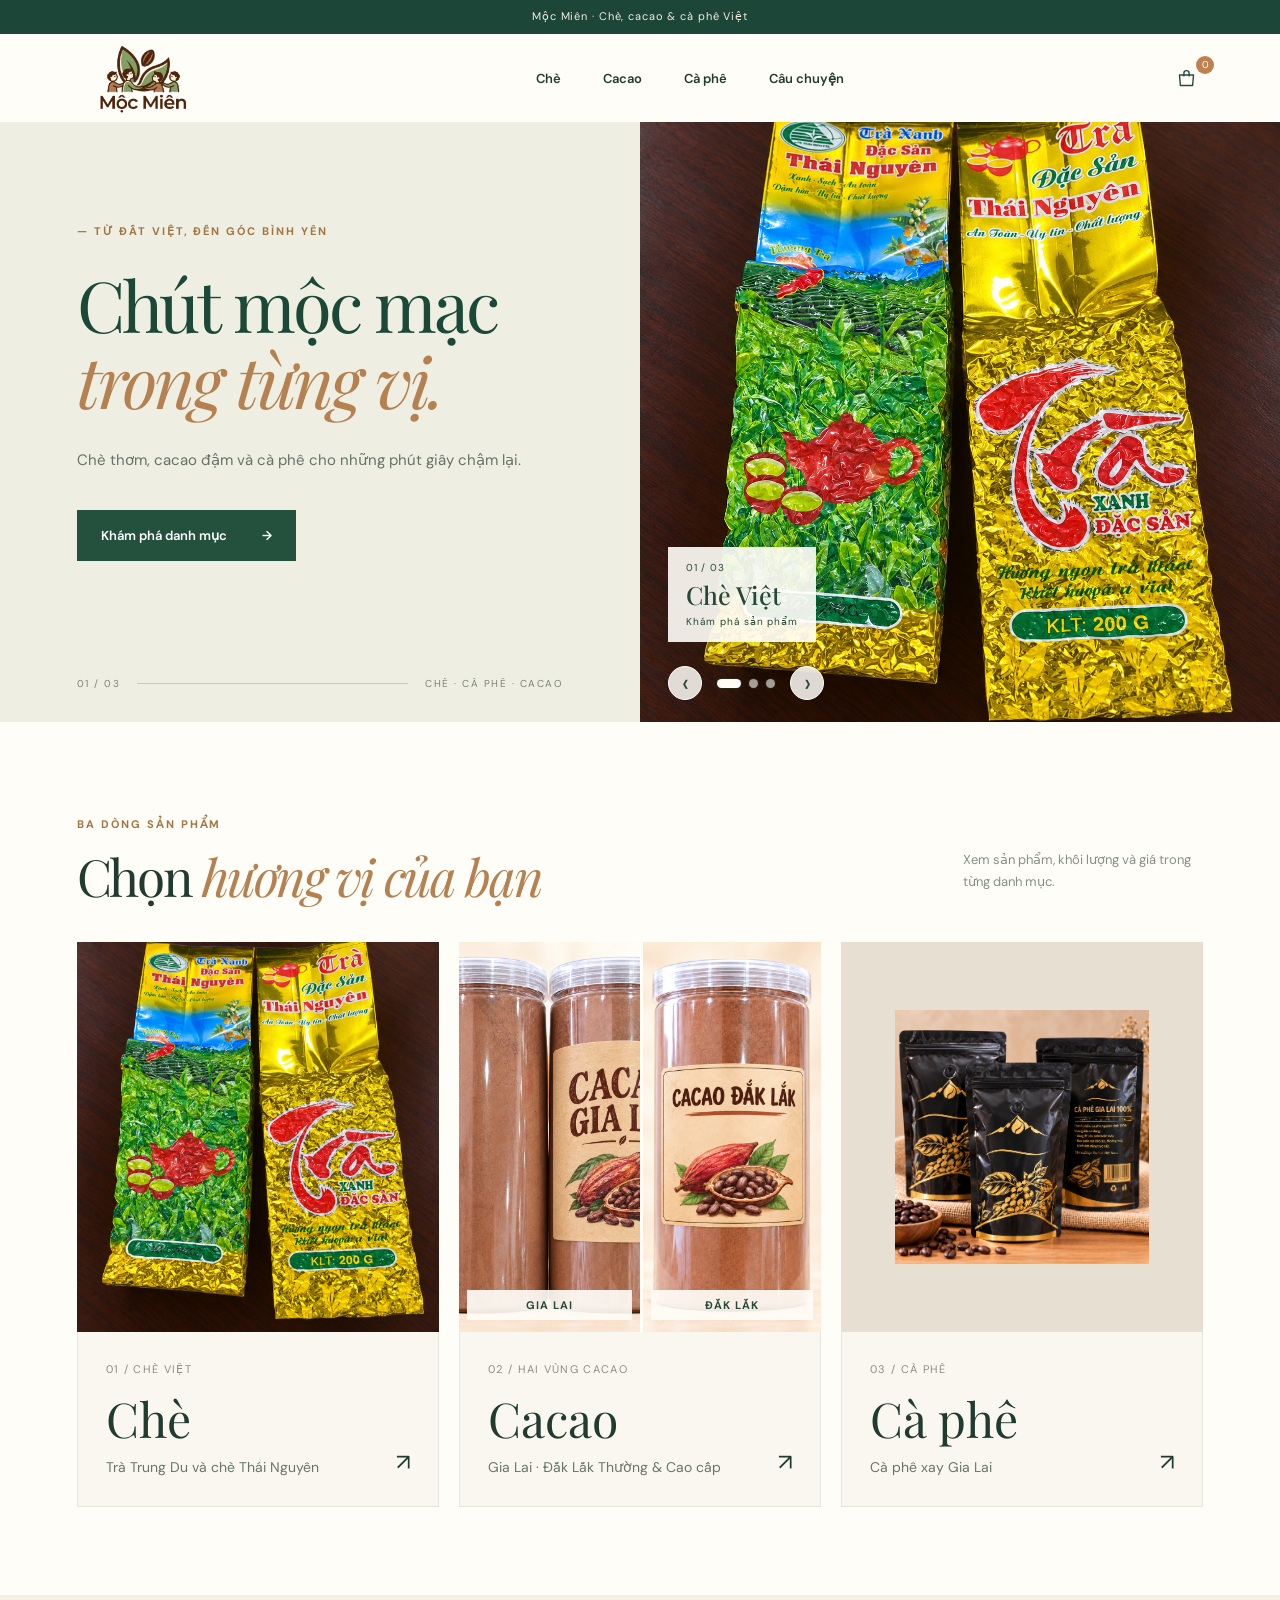
==== commit 57bd8911: "fix: force fresh clean site bundle on index.html" ====
--- a/index.html
+++ b/index.html
@@ -1,3 +1,3 @@
 ﻿<!doctype html>
-<html lang="vi"><head><meta charset="utf-8"><meta name="viewport" content="width=device-width, initial-scale=1"><meta name="theme-color" content="#1d4434"><meta name="description" content="Khám phá chè, cacao Đắk Lắk và cà phê Gia Lai tại Mộc Miên. Xem giá và đặt hàng qua Zalo."><title>Mộc Miên — Chè, Cacao &amp; Cà phê</title><link rel="icon" href="./moc-mien-logo.png" type="image/png"><link rel="stylesheet" href="./style.css"><link rel="stylesheet" href="./catalog.css"><script src="./checkout.js?v=1" defer></script><script src="./script.js?v=remove-zalo-1" defer></script></head><body data-page="home"><div id="app"></div></body></html>
+<html lang="vi"><head><meta charset="utf-8"><meta name="viewport" content="width=device-width, initial-scale=1"><meta name="theme-color" content="#1d4434"><meta name="description" content="Khám phá chè, cacao Đắk Lắk và cà phê Gia Lai tại Mộc Miên. Xem sản phẩm và giá theo khối lượng."><title>Mộc Miên — Chè, Cacao &amp; Cà phê</title><link rel="icon" href="./moc-mien-logo.png" type="image/png"><link rel="preconnect" href="https://fonts.googleapis.com"><link rel="preconnect" href="https://fonts.gstatic.com" crossorigin><link href="https://fonts.googleapis.com/css2?family=DM+Sans:wght@400;500;600;700&family=Playfair+Display:ital,wght@0,400;0,500;0,600;1,400;1,500&display=swap" rel="stylesheet"><link rel="preload" as="image" href="./products/che-thai-nguyen-photo-demo.png" fetchpriority="high"><link rel="stylesheet" href="./style.css?v=ui-2"><link rel="stylesheet" href="./catalog.css?v=ui-2"><script src="./config.js?v=2" defer></script><script src="./checkout.js?v=3" defer></script><script src="./site-ui.js?v=clean-1" defer></script><style id="legacy-zalo-cleanup">footer>div:nth-of-type(3){display:none!important}</style></head><body data-page="home"><div id="app"></div></body></html>
 
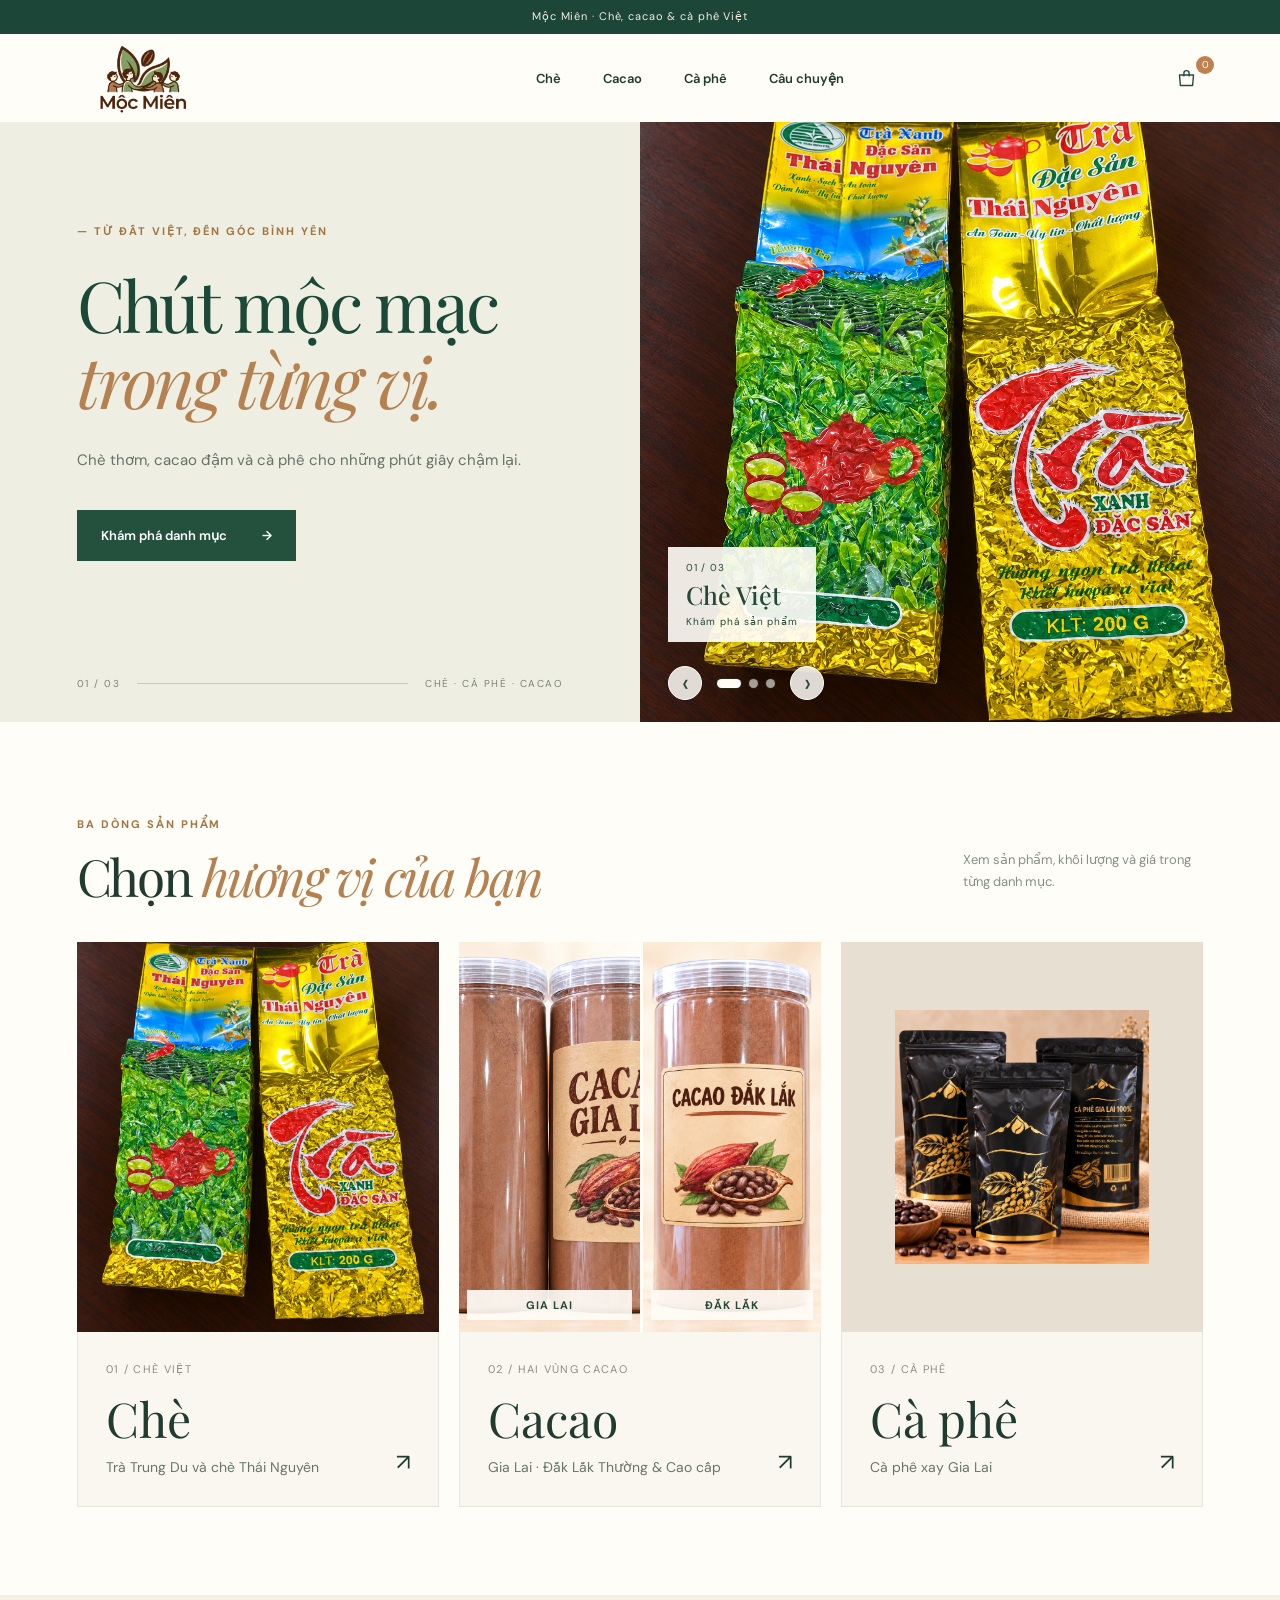
==== commit 85b7c73e: "fix: force fresh clean site bundle on index.html" ====
--- a/index.html
+++ b/index.html
@@ -1,3 +1,3 @@
 ﻿<!doctype html>
-<html lang="vi"><head><meta charset="utf-8"><meta name="viewport" content="width=device-width, initial-scale=1"><meta name="theme-color" content="#1d4434"><meta name="description" content="Khám phá chè, cacao Đắk Lắk và cà phê Gia Lai tại Mộc Miên. Xem sản phẩm và giá theo khối lượng."><title>Mộc Miên — Chè, Cacao &amp; Cà phê</title><link rel="icon" href="./moc-mien-logo.png" type="image/png"><link rel="preconnect" href="https://fonts.googleapis.com"><link rel="preconnect" href="https://fonts.gstatic.com" crossorigin><link href="https://fonts.googleapis.com/css2?family=DM+Sans:wght@400;500;600;700&family=Playfair+Display:ital,wght@0,400;0,500;0,600;1,400;1,500&display=swap" rel="stylesheet"><link rel="preload" as="image" href="./products/che-thai-nguyen-photo-demo.png" fetchpriority="high"><link rel="stylesheet" href="./style.css?v=ui-2"><link rel="stylesheet" href="./catalog.css?v=ui-2"><script src="./config.js?v=2" defer></script><script src="./checkout.js?v=3" defer></script><script src="./site-ui.js?v=clean-1" defer></script><style id="legacy-zalo-cleanup">footer>div:nth-of-type(3){display:none!important}</style></head><body data-page="home"><div id="app"></div></body></html>
+<html lang="vi"><head><meta charset="utf-8"><meta name="viewport" content="width=device-width, initial-scale=1"><meta name="theme-color" content="#1d4434"><meta name="description" content="Khám phá chè, cacao Đắk Lắk và cà phê Gia Lai tại Mộc Miên. Xem giá và đặt hàng qua Zalo."><title>Mộc Miên — Chè, Cacao &amp; Cà phê</title><link rel="icon" href="./moc-mien-logo.png" type="image/png"><link rel="preconnect" href="https://fonts.googleapis.com"><link rel="preconnect" href="https://fonts.gstatic.com" crossorigin><link href="https://fonts.googleapis.com/css2?family=DM+Sans:wght@400;500;600;700&family=Playfair+Display:ital,wght@0,400;0,500;0,600;1,400;1,500&display=swap" rel="stylesheet"><link rel="preload" as="image" href="./products/che-thai-nguyen-photo-demo.png" fetchpriority="high"><link rel="stylesheet" href="./style.css?v=story-2"><link rel="stylesheet" href="./catalog.css?v=tea-1"><script src="./config.js?v=2" defer></script><script src="./checkout.js?v=3" defer></script><script src="./site-ui.js?v=clean-1" defer></script><style id="legacy-zalo-cleanup">footer>div:nth-of-type(3){display:none!important}</style></head><body data-page="home"><div id="app"></div></body></html>
 
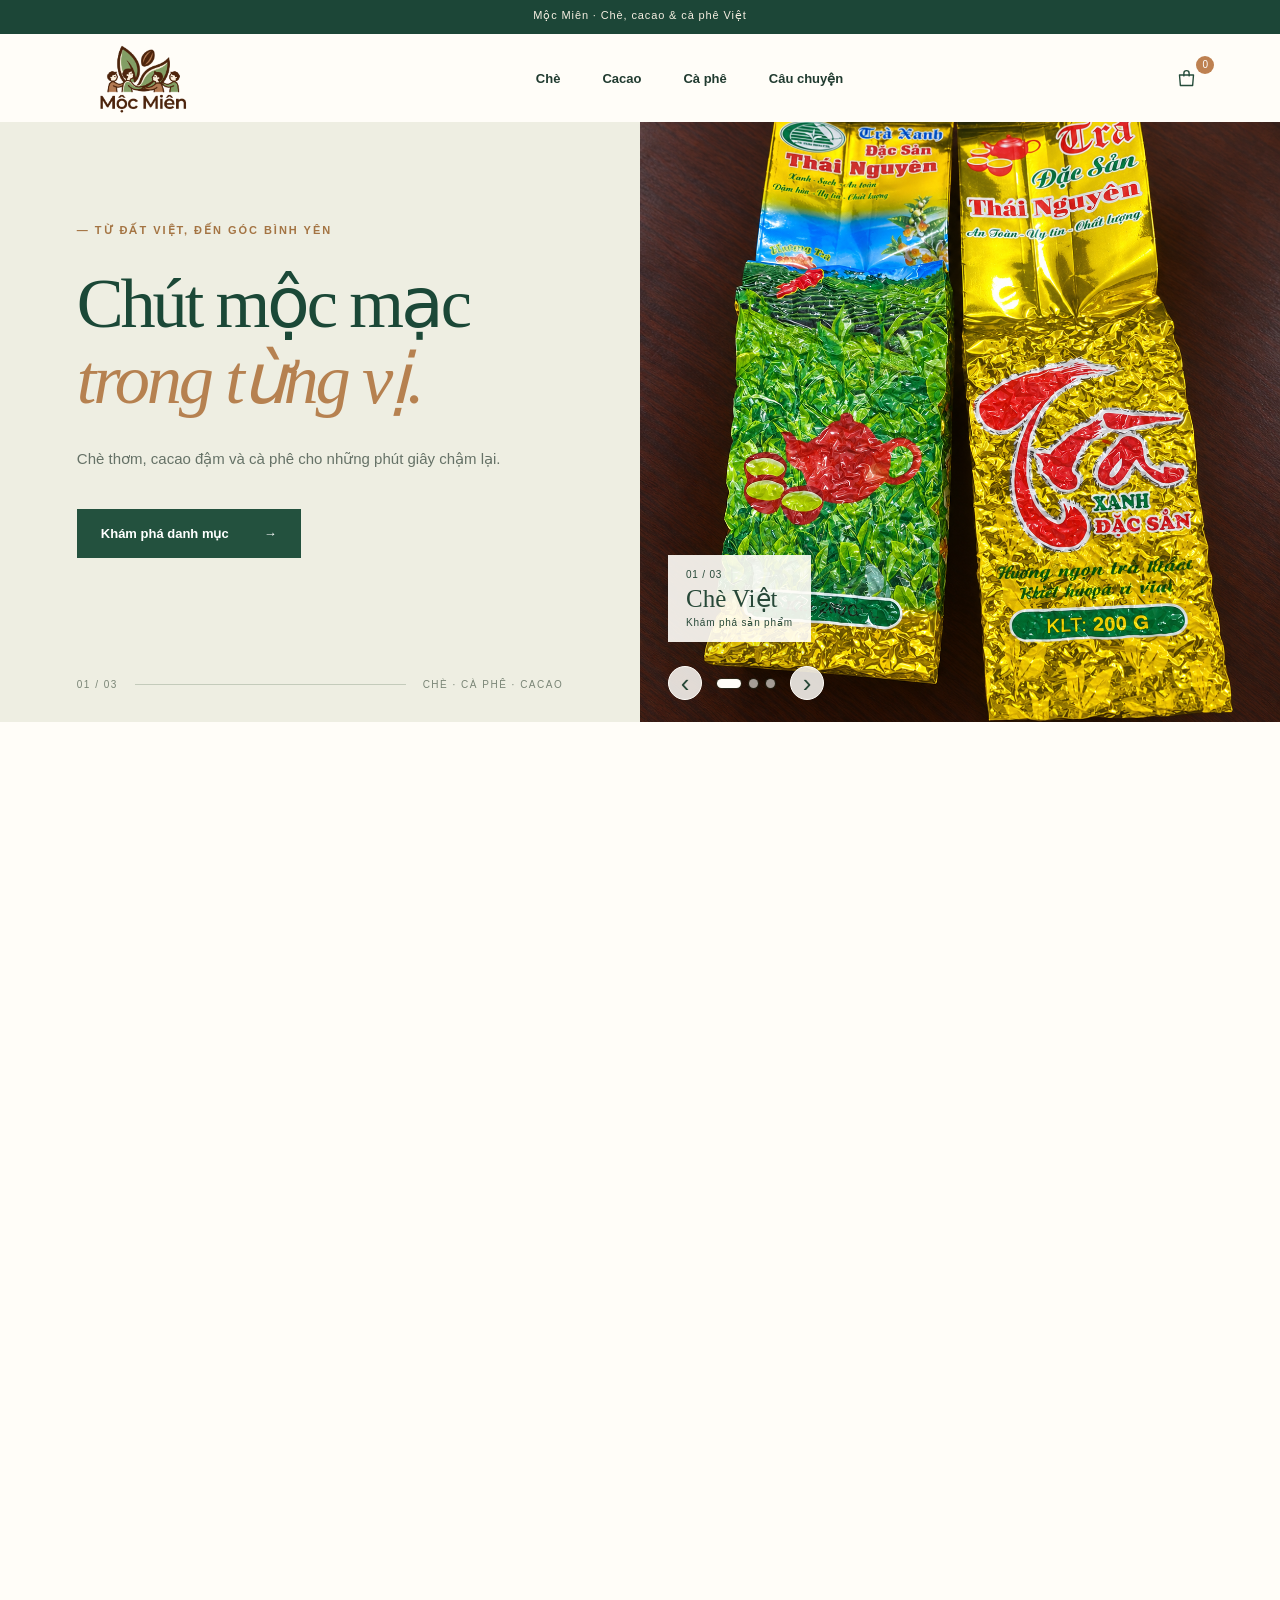
==== commit 3ea94f20: "fix: force fresh clean site bundle on index.html" ====
--- a/index.html
+++ b/index.html
@@ -1,3 +1,3 @@
 ﻿<!doctype html>
-<html lang="vi"><head><meta charset="utf-8"><meta name="viewport" content="width=device-width, initial-scale=1"><meta name="theme-color" content="#1d4434"><meta name="description" content="Khám phá chè, cacao Đắk Lắk và cà phê Gia Lai tại Mộc Miên. Xem giá và đặt hàng qua Zalo."><title>Mộc Miên — Chè, Cacao &amp; Cà phê</title><link rel="icon" href="./moc-mien-logo.png" type="image/png"><link rel="preconnect" href="https://fonts.googleapis.com"><link rel="preconnect" href="https://fonts.gstatic.com" crossorigin><link href="https://fonts.googleapis.com/css2?family=DM+Sans:wght@400;500;600;700&family=Playfair+Display:ital,wght@0,400;0,500;0,600;1,400;1,500&display=swap" rel="stylesheet"><link rel="preload" as="image" href="./products/che-thai-nguyen-photo-demo.png" fetchpriority="high"><link rel="stylesheet" href="./style.css?v=story-2"><link rel="stylesheet" href="./catalog.css?v=tea-1"><script src="./config.js?v=2" defer></script><script src="./checkout.js?v=3" defer></script><script src="./site-ui.js?v=clean-1" defer></script><style id="legacy-zalo-cleanup">footer>div:nth-of-type(3){display:none!important}</style></head><body data-page="home"><div id="app"></div></body></html>
+<html lang="vi"><head><meta charset="utf-8"><meta name="viewport" content="width=device-width, initial-scale=1"><meta name="theme-color" content="#1d4434"><meta name="description" content="Khám phá chè, cacao Đắk Lắk và cà phê Gia Lai tại Mộc Miên. Xem giá và đặt hàng qua Zalo."><title>Mộc Miên — Chè, Cacao &amp; Cà phê</title><link rel="icon" href="./moc-mien-logo.png" type="image/png"><link rel="stylesheet" href="./style.css"><link rel="stylesheet" href="./catalog.css"><script src="./checkout.js?v=1" defer></script><script src="./site-ui.js?v=clean-1" defer></script><style id="legacy-zalo-cleanup">footer>div:nth-of-type(3){display:none!important}</style></head><body data-page="home"><div id="app"></div></body></html>
 
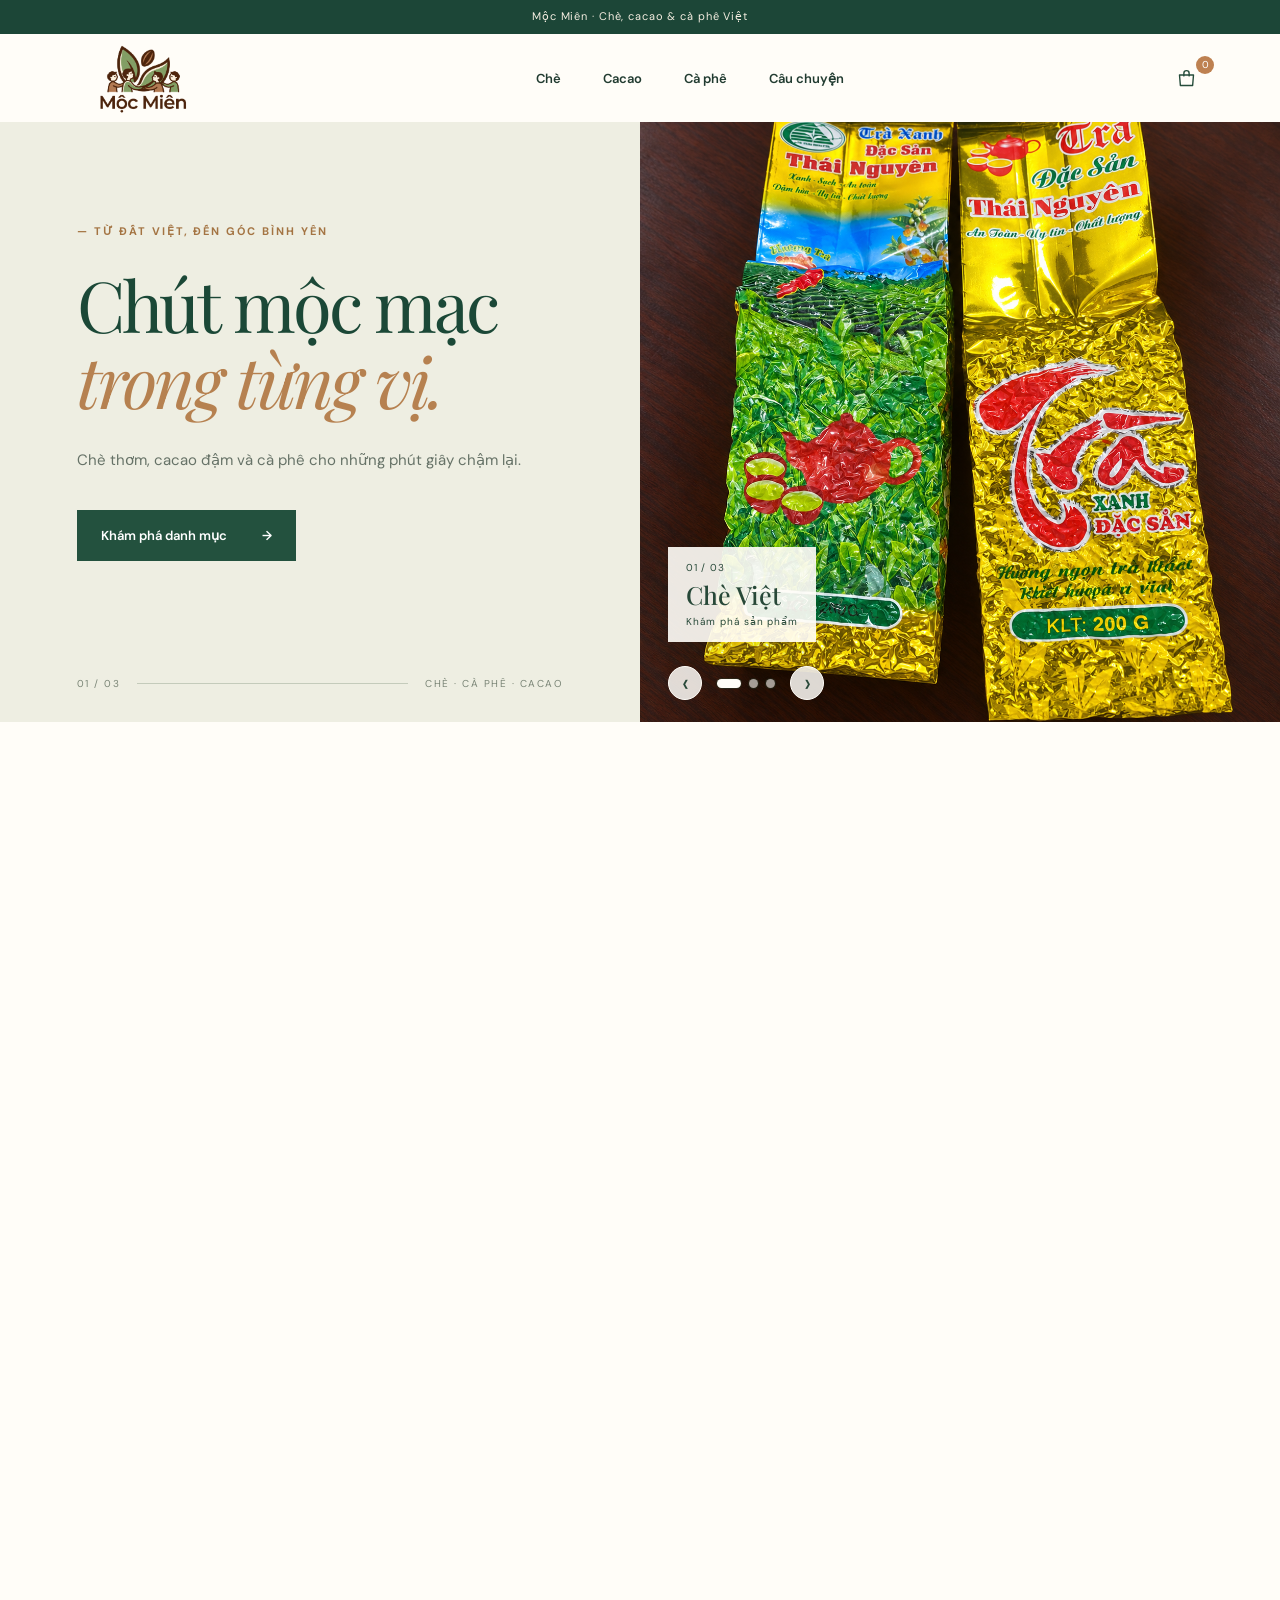
==== commit b922e701: "fix: restore product variant prices and align displayed weights" ====
--- a/index.html
+++ b/index.html
@@ -1,3 +1,3 @@
 ﻿<!doctype html>
-<html lang="vi"><head><meta charset="utf-8"><meta name="viewport" content="width=device-width, initial-scale=1"><meta name="theme-color" content="#1d4434"><meta name="description" content="Khám phá chè, cacao Đắk Lắk và cà phê Gia Lai tại Mộc Miên. Xem giá và đặt hàng qua Zalo."><title>Mộc Miên — Chè, Cacao &amp; Cà phê</title><link rel="icon" href="./moc-mien-logo.png" type="image/png"><link rel="stylesheet" href="./style.css"><link rel="stylesheet" href="./catalog.css"><script src="./checkout.js?v=1" defer></script><script src="./site-ui.js?v=clean-1" defer></script><style id="legacy-zalo-cleanup">footer>div:nth-of-type(3){display:none!important}</style></head><body data-page="home"><div id="app"></div></body></html>
+<html lang="vi"><head><meta charset="utf-8"><meta name="viewport" content="width=device-width, initial-scale=1"><meta name="theme-color" content="#1d4434"><meta name="description" content="Khám phá chè, cacao Đắk Lắk và cà phê Gia Lai tại Mộc Miên. Xem sản phẩm và giá theo khối lượng."><title>Mộc Miên — Chè, Cacao &amp; Cà phê</title><link rel="icon" href="./moc-mien-logo.png" type="image/png"><link rel="preconnect" href="https://fonts.googleapis.com"><link rel="preconnect" href="https://fonts.gstatic.com" crossorigin><link href="https://fonts.googleapis.com/css2?family=DM+Sans:wght@400;500;600;700&family=Playfair+Display:ital,wght@0,400;0,500;0,600;1,400;1,500&display=swap" rel="stylesheet"><link rel="preload" as="image" href="./products/che-thai-nguyen-photo-demo.png" fetchpriority="high"><link rel="stylesheet" href="./style.css?v=ui-2"><link rel="stylesheet" href="./catalog.css?v=ui-2"><script src="./config.js?v=2" defer></script><script src="./checkout.js?v=3" defer></script><script src="./site-ui.js?v=price-fix-1" defer></script><style id="legacy-zalo-cleanup">footer>div:nth-of-type(3){display:none!important}</style></head><body data-page="home"><div id="app"></div></body></html>
 
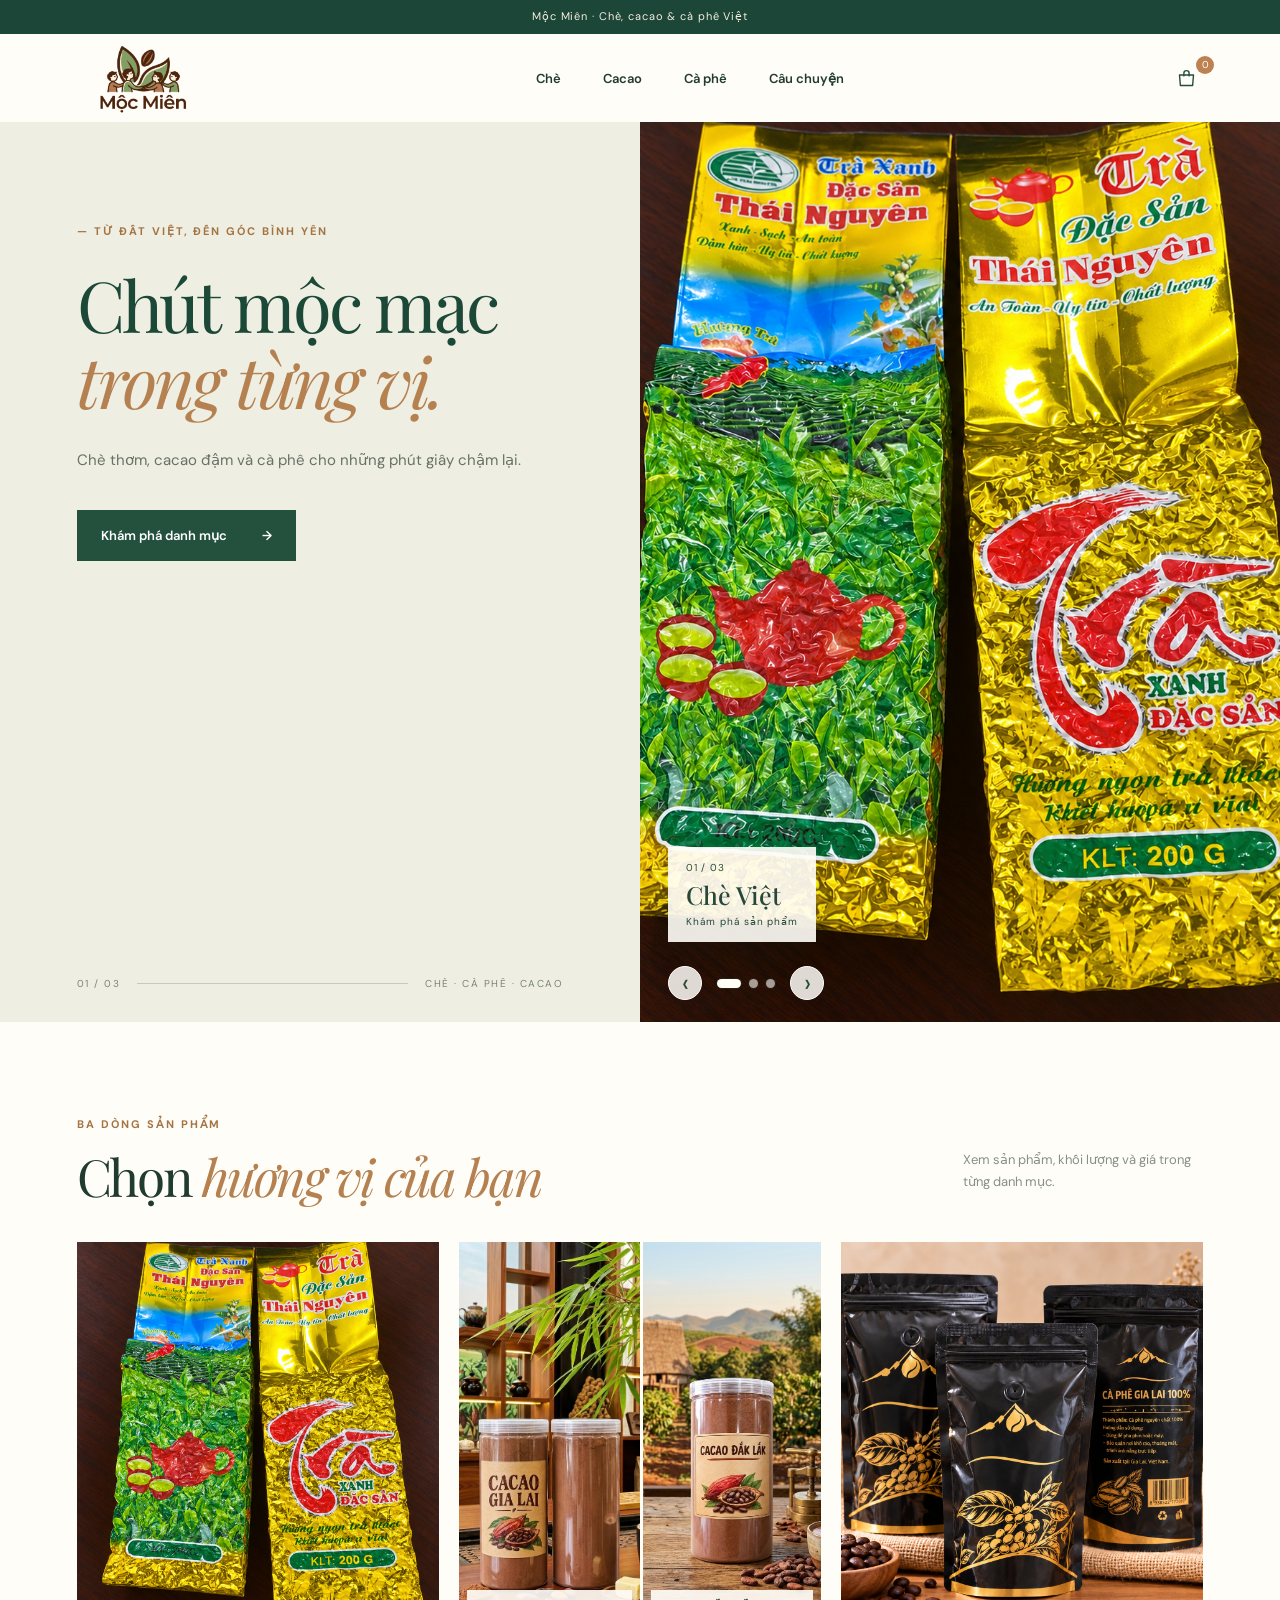
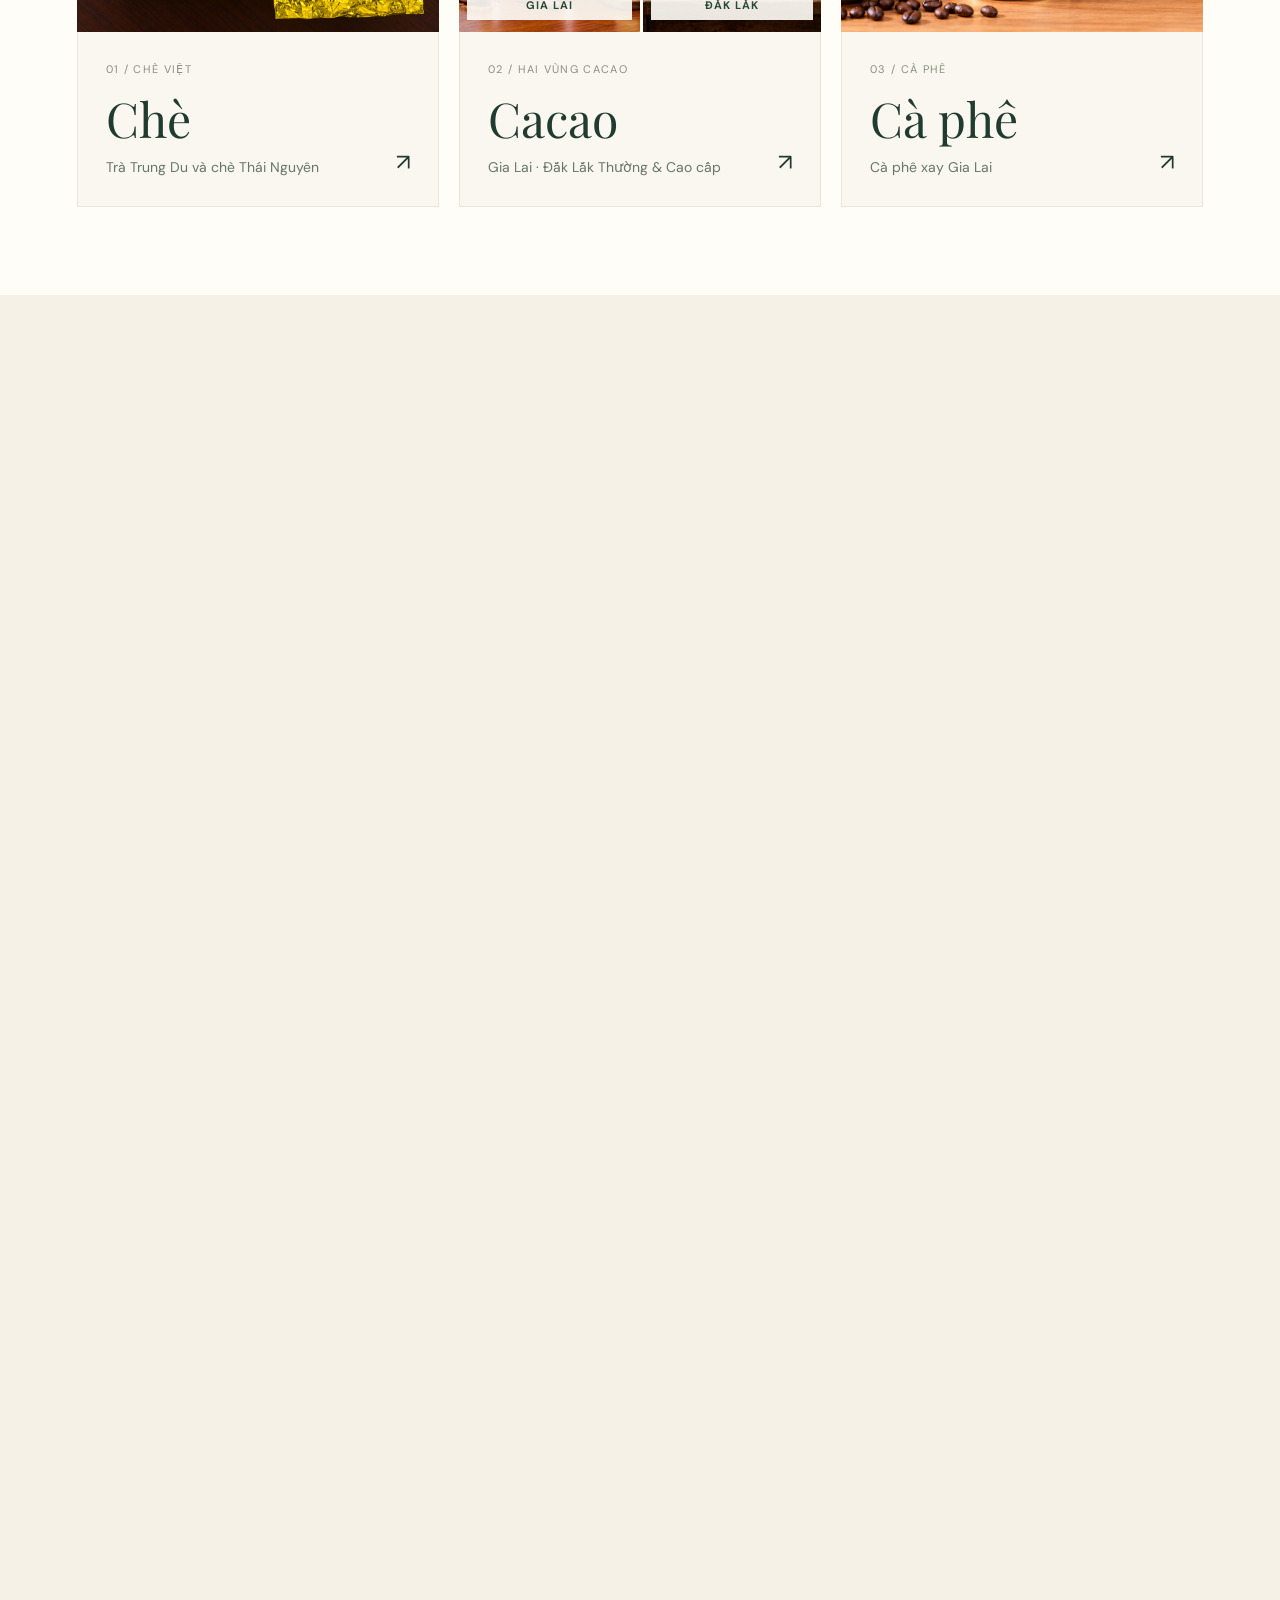
==== commit 843dd829: "Merge branch 'main' into feat/ui-content" ====
--- a/index.html
+++ b/index.html
@@ -1,3 +1,5 @@
 ﻿<!doctype html>
+
 <html lang="vi"><head><meta charset="utf-8"><meta name="viewport" content="width=device-width, initial-scale=1"><meta name="theme-color" content="#1d4434"><meta name="description" content="Khám phá chè, cacao Đắk Lắk và cà phê Gia Lai tại Mộc Miên. Xem sản phẩm và giá theo khối lượng."><title>Mộc Miên — Chè, Cacao &amp; Cà phê</title><link rel="icon" href="./moc-mien-logo.png" type="image/png"><link rel="preconnect" href="https://fonts.googleapis.com"><link rel="preconnect" href="https://fonts.gstatic.com" crossorigin><link href="https://fonts.googleapis.com/css2?family=DM+Sans:wght@400;500;600;700&family=Playfair+Display:ital,wght@0,400;0,500;0,600;1,400;1,500&display=swap" rel="stylesheet"><link rel="preload" as="image" href="./products/che-thai-nguyen-photo-demo.png" fetchpriority="high"><link rel="stylesheet" href="./style.css?v=ui-2"><link rel="stylesheet" href="./catalog.css?v=ui-2"><script src="./config.js?v=2" defer></script><script src="./checkout.js?v=3" defer></script><script src="./site-ui.js?v=price-fix-1" defer></script><style id="legacy-zalo-cleanup">footer>div:nth-of-type(3){display:none!important}</style></head><body data-page="home"><div id="app"></div></body></html>
 
+
--- a/catalog.css
+++ b/catalog.css
@@ -1,5 +1,5 @@
 .nav a[aria-current="page"]{color:#a9753f;border-bottom:1px solid currentColor;padding-bottom:5px}
-.hero-art{min-height:600px;background:#d9dfc5;display:block}
+.hero-art{min-height:600px;height:100vh;background:#d9dfc5;display:block}
 .hero-art::before{display:none}
 .hero-slides,.hero-slide{position:absolute;inset:0}
 .hero-slide{opacity:0;visibility:hidden;pointer-events:none;transition:opacity .65s ease,visibility .65s ease}
@@ -35,7 +35,7 @@
 .category-more{position:absolute;right:28px;bottom:29px;font-size:23px}
 .coffee-tile{background:#e7dfd2}
 .category-art{height:390px;display:grid;place-items:center;overflow:hidden}
-.category-art img{width:min(70%,360px);height:95%;object-fit:contain;transition:transform .3s ease}
+.category-art img{width:100%;height:100%;object-fit:cover;transition:transform .3s ease}
 .category-art img[src$="-photo-demo.png"]{width:100%;height:100%;object-fit:cover}
 .story-art{background:#48613d url('./products/coffee-cherries-story-demo.png') center/cover no-repeat}
 .story-art .story-sun,.story-art .story-hill{display:none}
@@ -114,7 +114,7 @@
 .breadcrumbs a:hover{color:#23513e}
 .detail-layout{display:grid;grid-template-columns:minmax(0,1.12fr) minmax(360px,.88fr);background:#fffdf8;min-height:690px}
 .detail-visual{background:#e9ecdf;display:grid;place-items:center;min-height:650px;overflow:hidden}
-.detail-visual img{height:min(82%,700px);max-height:640px;width:75%;object-fit:contain}
+.detail-visual img{height:100%;max-height:none;width:100%;object-fit:cover}
 .detail-visual img[src$="-photo-demo.png"]{width:100%;height:100%;max-height:none;object-fit:cover}
 .detail-visual:has(.photo-disclosure){position:relative}
 .photo-disclosure{position:absolute;left:20px;right:20px;bottom:20px;padding:10px 14px;background:#fffdf8e8;color:#34503d;font-size:11px;line-height:1.4;text-align:center}
